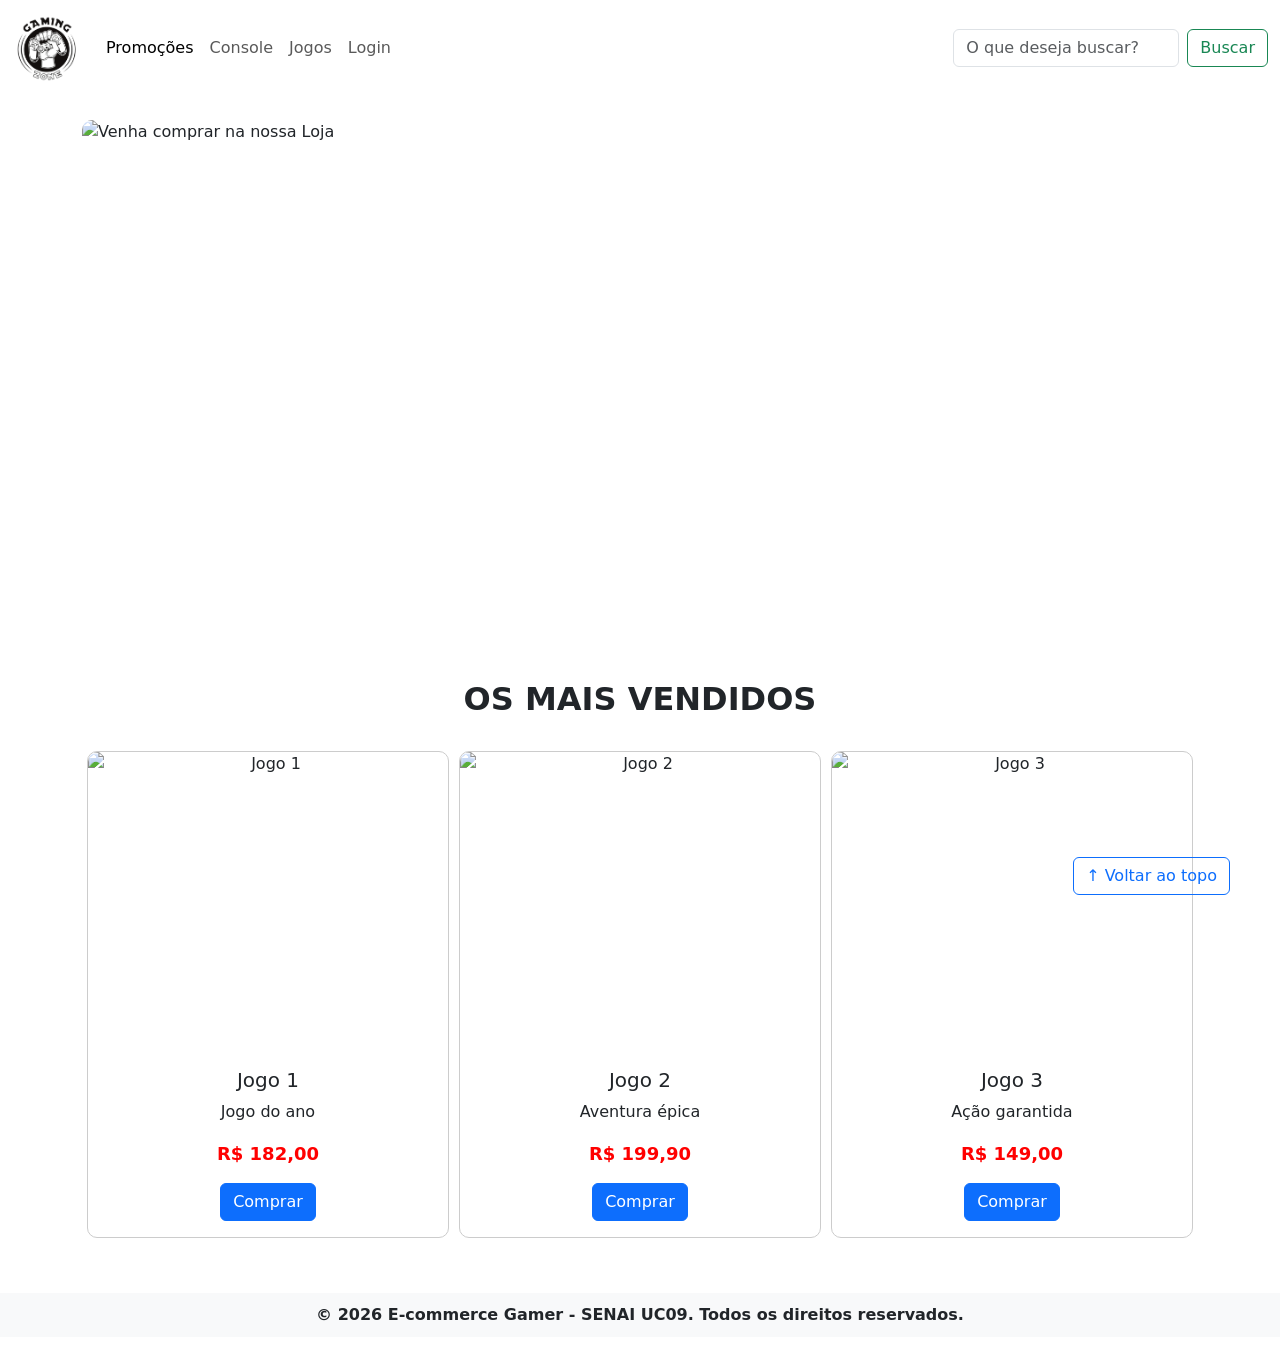
==== index.html @ 7b142019 "Corrigindo nome do index.html" ====
<!DOCTYPE html>
<html lang="pt-BR">
<head>
    <meta charset="UTF-8">
    <meta name="viewport" content="width=device-width, initial-scale=1.0">
    <title>E-commerce Gamer - Home</title>
    <!-- Bootstrap CSS -->
    <link href="https://cdn.jsdelivr.net/npm/bootstrap@5.2.2/dist/css/bootstrap.min.css" rel="stylesheet" integrity="sha384-Zenh87qX5JnK2Jl0vWa8Ck2rdkQ2Bzep5IDxbcnCeuOxjzrPF/et3URy9Bv1WTRi" crossorigin="anonymous">
    <!-- CSS Local -->
    <link rel="stylesheet" href="css/estilo.css">
</head>
<body>
    <header>
        <nav class="navbar navbar-expand-lg">
            <div class="container-fluid">
                <a class="navbar-brand" href="index.html">
                    <img src="img/logo.png" alt="Logo Loja Gamer">
                </a>
                <button class="navbar-toggler" type="button" data-bs-toggle="collapse" data-bs-target="#navbarSupportedContent" aria-controls="navbarSupportedContent" aria-expanded="false" aria-label="Toggle navigation">
                    <span class="navbar-toggler-icon"></span>
                </button>
                <div class="collapse navbar-collapse" id="navbarSupportedContent">
                    <ul class="navbar-nav me-auto mb-2 mb-lg-0">
                        <li class="nav-item">
                            <a class="nav-link active" aria-current="page" href="#">Promoções</a>
                        </li>
                        <li class="nav-item">
                            <a class="nav-link" href="#">Console</a>
                        </li>
                        <li class="nav-item">
                            <a class="nav-link" href="#">Jogos</a>
                        </li>
                        <li class="nav-item">
                            <a class="nav-link" href="login.html">Login</a>
                        </li>
                    </ul>
                    <form class="d-flex" role="search">
                        <input class="form-control me-2" type="search" placeholder="O que deseja buscar?" aria-label="Search">
                        <button class="btn btn-outline-success" type="submit">Buscar</button>
                    </form>
                </div>
            </div>
        </nav>
    </header>

    <main>
        <section id="section-banners" class="container my-4">
            <div id="carouselExampleControls" class="carousel slide" data-bs-ride="carousel">
                <div class="carousel-inner">
                    <div class="carousel-item active" data-slide-to="0">
                        <img src="img/banner1.png" class="d-block w-100" alt="Venha comprar na nossa Loja">
                    </div>
                    <div class="carousel-item" data-slide-to="1">
                        <img src="img/banner2.png" class="d-block w-100" alt="Promoção de produtos">
                    </div>
                    <div class="carousel-item" data-slide-to="2">
                        <img src="img/banner3.png" class="d-block w-100" alt="Várias novidades de produtos">
                    </div>
                </div>
                <button class="carousel-control-prev" type="button" data-bs-target="#carouselExampleControls" data-bs-slide="prev">
                    <span class="carousel-control-prev-icon" aria-hidden="true"></span>
                    <span class="visually-hidden">Previous</span>
                </button>
                <button class="carousel-control-next" type="button" data-bs-target="#carouselExampleControls" data-bs-slide="next">
                    <span class="carousel-control-next-icon" aria-hidden="true"></span>
                    <span class="visually-hidden">Next</span>
                </button>
            </div>
        </section>

        <section id="section-vendidos" class="container mb-5">
            <h2>OS MAIS VENDIDOS</h2>
            <div class="card-group">
                <div class="card">
                    <img src="img/jogo1.png" class="card-img-top" alt="Jogo 1">
                    <div class="card-body">
                        <h5 class="card-title">Jogo 1</h5>
                        <p class="card-text">Jogo do ano</p>
                        <p class="preco">R$ 182,00</p>
                        <a class="btn btn-primary" href="#" role="button">Comprar</a>
                    </div>
                </div>
                <div class="card">
                    <img src="img/jogo2.png" class="card-img-top" alt="Jogo 2">
                    <div class="card-body">
                        <h5 class="card-title">Jogo 2</h5>
                        <p class="card-text">Aventura épica</p>
                        <p class="preco">R$ 199,90</p>
                        <a class="btn btn-primary" href="#" role="button">Comprar</a>
                    </div>
                </div>
                <div class="card">
                    <img src="img/jogo3.png" class="card-img-top" alt="Jogo 3">
                    <div class="card-body">
                        <h5 class="card-title">Jogo 3</h5>
                        <p class="card-text">Ação garantida</p>
                        <p class="preco">R$ 149,00</p>
                        <a class="btn btn-primary" href="#" role="button">Comprar</a>
                    </div>
                </div>
            </div>
        </section>
    </main>

    <button id="voltar-topo" type="button" class="btn btn-outline-primary" onclick="topo()">↑ Voltar ao topo</button>

    <footer>
        <p>© 2026 E-commerce Gamer - SENAI UC09. Todos os direitos reservados.</p>
    </footer>

    <!-- Bootstrap JS e Script Local -->
    <script src="https://cdn.jsdelivr.net/npm/bootstrap@5.2.2/dist/js/bootstrap.bundle.min.js" integrity="sha384-OERcA2EqjJCMA+/3y+gxIOqMEjwtxJY7qPCqsdltbNJuaOe923+mo//f6V8Qbsw3" crossorigin="anonymous"></script>
    <script src="js/script.js"></script>
</body>
</html>
---- css/estilo.css ----
/* Estilos Globais e Rodapé */
footer {
    position: relative;
    bottom: 0;
    width: 100%;
    background-color: #f8f9fa;
    margin-top: 50px;
}
footer p {
    text-align: center;
    font-weight: bold;
    padding: 10px;
}

/* Header e Logo */
header img {
    height: 70px;
    width: 70px;
    object-fit: contain;
}

/* Carousel de Banners */
#section-banners img {
    height: 500px;
    object-fit: cover;
    border-radius: 10px;
}

/* Seção Mais Vendidos */
#section-vendidos {
    text-align: center;
    margin-top: 40px;
}
#section-vendidos h2 {
    font-weight: bold;
    padding: 20px;
}
#section-vendidos img {
    height: 300px;
    object-fit: cover;
    border-radius: 10px;
}
#section-vendidos .card {
    margin: 5px;
    border: 1px solid #ccc;
    border-radius: 10px;
}
#section-vendidos .preco {
    color: red;
    font-size: 18px;
    font-weight: bold;
}

/* Botão Voltar ao Topo */
#voltar-topo {
    position: fixed;
    bottom: 5px;
    right: 50px;
    z-index: 1000;
}

/* Seção de Login */
#section-login {
    margin-top: 100px;
}
#section-login h1 {
    text-align: center;
    margin-bottom: 30px;
}
#section-login input {
    width: 100%;
}

/* Seção de Cadastro */
#section-cadastro {
    padding: 5px;
    text-align: center;
    background-color: #fff;
}
#form-cadastrar {
    padding: 50px;
    display: none;
}
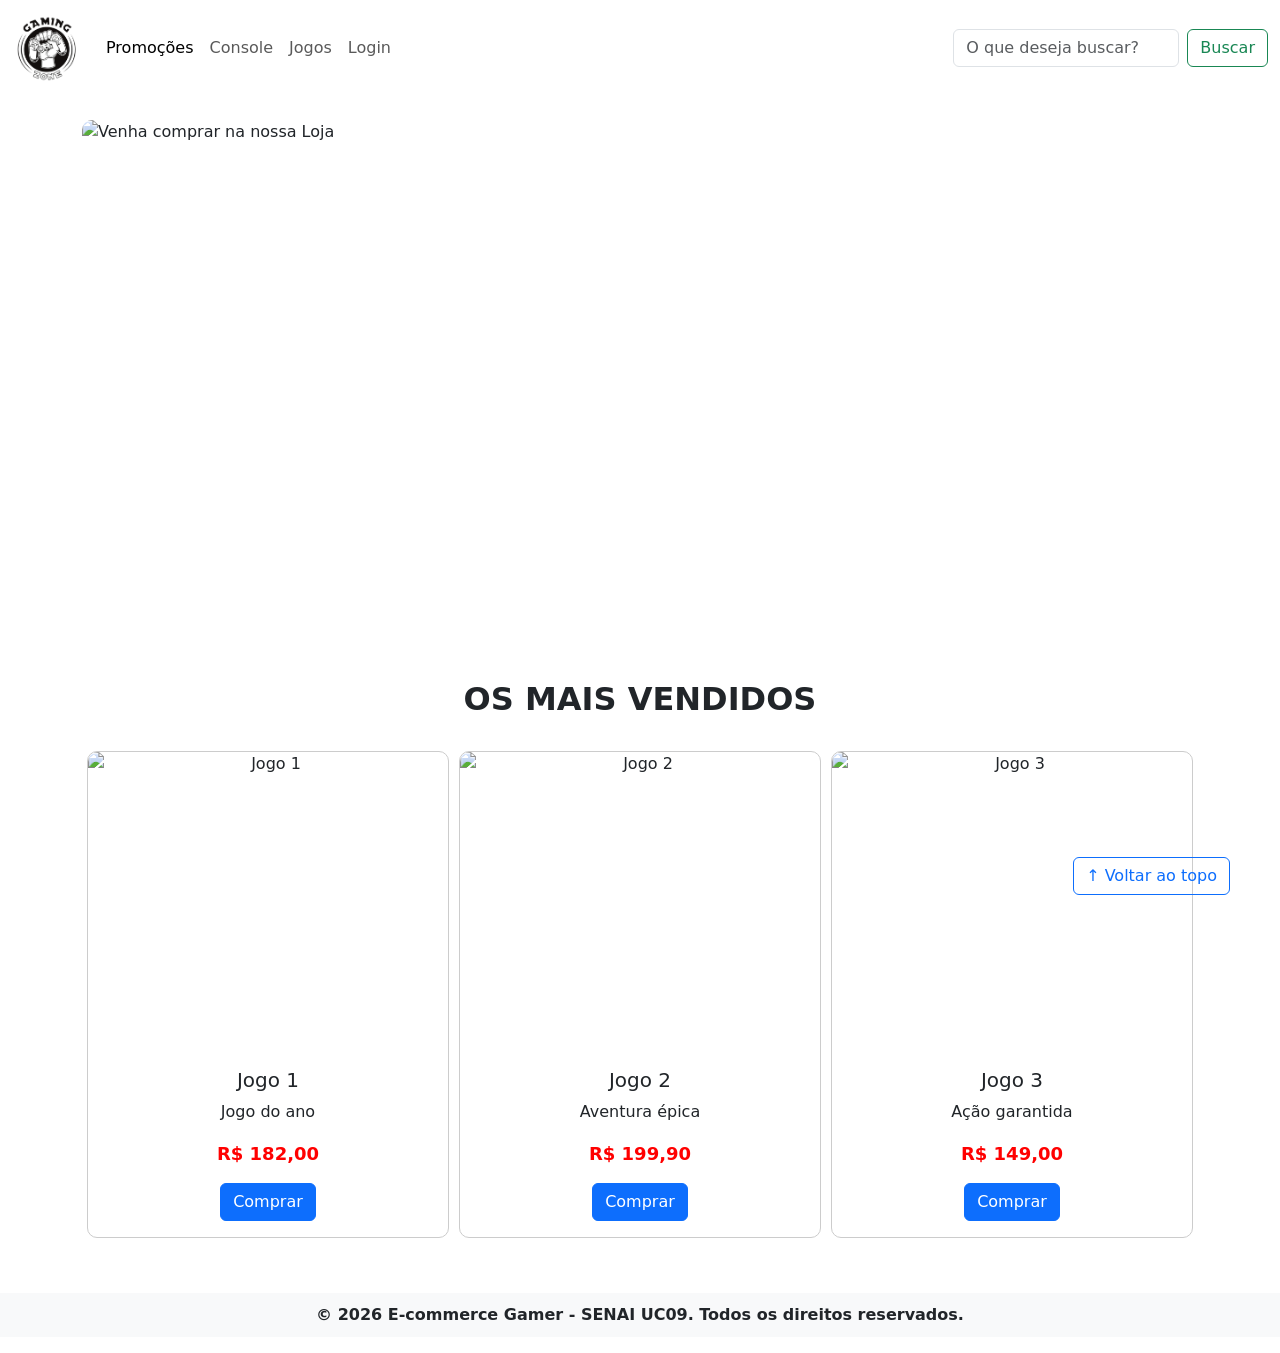
==== commit 5d274659: "Corrigindo caminhos de recursos no index.html" ====
--- a/index.html
+++ b/index.html
@@ -6,15 +6,15 @@
     <title>E-commerce Gamer - Home</title>
     <!-- Bootstrap CSS -->
     <link href="https://cdn.jsdelivr.net/npm/bootstrap@5.2.2/dist/css/bootstrap.min.css" rel="stylesheet" integrity="sha384-Zenh87qX5JnK2Jl0vWa8Ck2rdkQ2Bzep5IDxbcnCeuOxjzrPF/et3URy9Bv1WTRi" crossorigin="anonymous">
-    <!-- CSS Local -->
-    <link rel="stylesheet" href="css/estilo.css">
+    <!-- CSS Local com caminho corrigido -->
+    <link rel="stylesheet" href="./css/estilo.css">
 </head>
 <body>
     <header>
         <nav class="navbar navbar-expand-lg">
             <div class="container-fluid">
                 <a class="navbar-brand" href="index.html">
-                    <img src="img/logo.png" alt="Logo Loja Gamer">
+                    <img src="./img/logo.png" alt="Logo Loja Gamer">
                 </a>
                 <button class="navbar-toggler" type="button" data-bs-toggle="collapse" data-bs-target="#navbarSupportedContent" aria-controls="navbarSupportedContent" aria-expanded="false" aria-label="Toggle navigation">
                     <span class="navbar-toggler-icon"></span>
@@ -48,13 +48,13 @@
             <div id="carouselExampleControls" class="carousel slide" data-bs-ride="carousel">
                 <div class="carousel-inner">
                     <div class="carousel-item active" data-slide-to="0">
-                        <img src="img/banner1.png" class="d-block w-100" alt="Venha comprar na nossa Loja">
+                        <img src="./img/banner1.png" class="d-block w-100" alt="Venha comprar na nossa Loja">
                     </div>
                     <div class="carousel-item" data-slide-to="1">
-                        <img src="img/banner2.png" class="d-block w-100" alt="Promoção de produtos">
+                        <img src="./img/banner2.png" class="d-block w-100" alt="Promoção de produtos">
                     </div>
                     <div class="carousel-item" data-slide-to="2">
-                        <img src="img/banner3.png" class="d-block w-100" alt="Várias novidades de produtos">
+                        <img src="./img/banner3.png" class="d-block w-100" alt="Várias novidades de produtos">
                     </div>
                 </div>
                 <button class="carousel-control-prev" type="button" data-bs-target="#carouselExampleControls" data-bs-slide="prev">
@@ -72,7 +72,7 @@
             <h2>OS MAIS VENDIDOS</h2>
             <div class="card-group">
                 <div class="card">
-                    <img src="img/jogo1.png" class="card-img-top" alt="Jogo 1">
+                    <img src="./img/jogo1.png" class="card-img-top" alt="Jogo 1">
                     <div class="card-body">
                         <h5 class="card-title">Jogo 1</h5>
                         <p class="card-text">Jogo do ano</p>
@@ -81,7 +81,7 @@
                     </div>
                 </div>
                 <div class="card">
-                    <img src="img/jogo2.png" class="card-img-top" alt="Jogo 2">
+                    <img src="./img/jogo2.png" class="card-img-top" alt="Jogo 2">
                     <div class="card-body">
                         <h5 class="card-title">Jogo 2</h5>
                         <p class="card-text">Aventura épica</p>
@@ -90,7 +90,7 @@
                     </div>
                 </div>
                 <div class="card">
-                    <img src="img/jogo3.png" class="card-img-top" alt="Jogo 3">
+                    <img src="./img/jogo3.png" class="card-img-top" alt="Jogo 3">
                     <div class="card-body">
                         <h5 class="card-title">Jogo 3</h5>
                         <p class="card-text">Ação garantida</p>
@@ -110,6 +110,6 @@
 
     <!-- Bootstrap JS e Script Local -->
     <script src="https://cdn.jsdelivr.net/npm/bootstrap@5.2.2/dist/js/bootstrap.bundle.min.js" integrity="sha384-OERcA2EqjJCMA+/3y+gxIOqMEjwtxJY7qPCqsdltbNJuaOe923+mo//f6V8Qbsw3" crossorigin="anonymous"></script>
-    <script src="js/script.js"></script>
+    <script src="./js/script.js"></script>
 </body>
 </html>
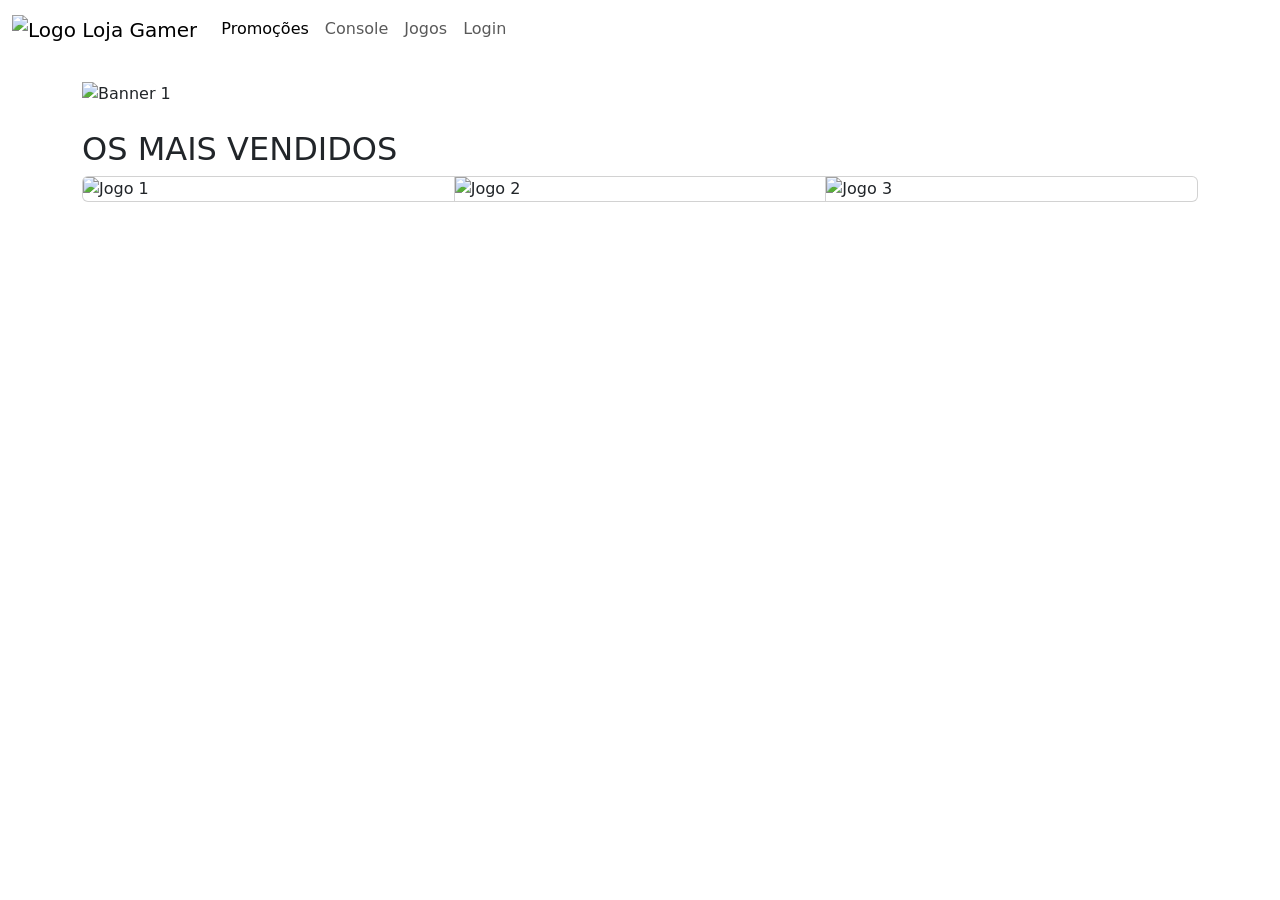
==== commit e6bc0e57: "Ajuste definitivo de caminhos via raiz do projeto" ====
--- a/index.html
+++ b/index.html
@@ -4,40 +4,26 @@
     <meta charset="UTF-8">
     <meta name="viewport" content="width=device-width, initial-scale=1.0">
     <title>E-commerce Gamer - Home</title>
-    <!-- Bootstrap CSS -->
     <link href="https://cdn.jsdelivr.net/npm/bootstrap@5.2.2/dist/css/bootstrap.min.css" rel="stylesheet" integrity="sha384-Zenh87qX5JnK2Jl0vWa8Ck2rdkQ2Bzep5IDxbcnCeuOxjzrPF/et3URy9Bv1WTRi" crossorigin="anonymous">
-    <!-- CSS Local com caminho corrigido -->
-    <link rel="stylesheet" href="./css/estilo.css">
+    <link rel="stylesheet" href="/projeto-senai-formulario/css/estilo.css">
 </head>
 <body>
     <header>
         <nav class="navbar navbar-expand-lg">
             <div class="container-fluid">
-                <a class="navbar-brand" href="index.html">
-                    <img src="./img/logo.png" alt="Logo Loja Gamer">
+                <a class="navbar-brand" href="/projeto-senai-formulario/index.html">
+                    <img src="/projeto-senai-formulario/img/logo.png" alt="Logo Loja Gamer">
                 </a>
                 <button class="navbar-toggler" type="button" data-bs-toggle="collapse" data-bs-target="#navbarSupportedContent" aria-controls="navbarSupportedContent" aria-expanded="false" aria-label="Toggle navigation">
                     <span class="navbar-toggler-icon"></span>
                 </button>
                 <div class="collapse navbar-collapse" id="navbarSupportedContent">
                     <ul class="navbar-nav me-auto mb-2 mb-lg-0">
-                        <li class="nav-item">
-                            <a class="nav-link active" aria-current="page" href="#">Promoções</a>
-                        </li>
-                        <li class="nav-item">
-                            <a class="nav-link" href="#">Console</a>
-                        </li>
-                        <li class="nav-item">
-                            <a class="nav-link" href="#">Jogos</a>
-                        </li>
-                        <li class="nav-item">
-                            <a class="nav-link" href="login.html">Login</a>
-                        </li>
+                        <li class="nav-item"><a class="nav-link active" href="#">Promoções</a></li>
+                        <li class="nav-item"><a class="nav-link" href="#">Console</a></li>
+                        <li class="nav-item"><a class="nav-link" href="#">Jogos</a></li>
+                        <li class="nav-item"><a class="nav-link" href="/projeto-senai-formulario/login.html">Login</a></li>
                     </ul>
-                    <form class="d-flex" role="search">
-                        <input class="form-control me-2" type="search" placeholder="O que deseja buscar?" aria-label="Search">
-                        <button class="btn btn-outline-success" type="submit">Buscar</button>
-                    </form>
                 </div>
             </div>
         </nav>
@@ -47,69 +33,24 @@
         <section id="section-banners" class="container my-4">
             <div id="carouselExampleControls" class="carousel slide" data-bs-ride="carousel">
                 <div class="carousel-inner">
-                    <div class="carousel-item active" data-slide-to="0">
-                        <img src="./img/banner1.png" class="d-block w-100" alt="Venha comprar na nossa Loja">
-                    </div>
-                    <div class="carousel-item" data-slide-to="1">
-                        <img src="./img/banner2.png" class="d-block w-100" alt="Promoção de produtos">
-                    </div>
-                    <div class="carousel-item" data-slide-to="2">
-                        <img src="./img/banner3.png" class="d-block w-100" alt="Várias novidades de produtos">
-                    </div>
+                    <div class="carousel-item active"><img src="/projeto-senai-formulario/img/banner1.png" class="d-block w-100" alt="Banner 1"></div>
+                    <div class="carousel-item"><img src="/projeto-senai-formulario/img/banner2.png" class="d-block w-100" alt="Banner 2"></div>
+                    <div class="carousel-item"><img src="/projeto-senai-formulario/img/banner3.png" class="d-block w-100" alt="Banner 3"></div>
                 </div>
-                <button class="carousel-control-prev" type="button" data-bs-target="#carouselExampleControls" data-bs-slide="prev">
-                    <span class="carousel-control-prev-icon" aria-hidden="true"></span>
-                    <span class="visually-hidden">Previous</span>
-                </button>
-                <button class="carousel-control-next" type="button" data-bs-target="#carouselExampleControls" data-bs-slide="next">
-                    <span class="carousel-control-next-icon" aria-hidden="true"></span>
-                    <span class="visually-hidden">Next</span>
-                </button>
             </div>
         </section>
 
         <section id="section-vendidos" class="container mb-5">
             <h2>OS MAIS VENDIDOS</h2>
             <div class="card-group">
-                <div class="card">
-                    <img src="./img/jogo1.png" class="card-img-top" alt="Jogo 1">
-                    <div class="card-body">
-                        <h5 class="card-title">Jogo 1</h5>
-                        <p class="card-text">Jogo do ano</p>
-                        <p class="preco">R$ 182,00</p>
-                        <a class="btn btn-primary" href="#" role="button">Comprar</a>
-                    </div>
-                </div>
-                <div class="card">
-                    <img src="./img/jogo2.png" class="card-img-top" alt="Jogo 2">
-                    <div class="card-body">
-                        <h5 class="card-title">Jogo 2</h5>
-                        <p class="card-text">Aventura épica</p>
-                        <p class="preco">R$ 199,90</p>
-                        <a class="btn btn-primary" href="#" role="button">Comprar</a>
-                    </div>
-                </div>
-                <div class="card">
-                    <img src="./img/jogo3.png" class="card-img-top" alt="Jogo 3">
-                    <div class="card-body">
-                        <h5 class="card-title">Jogo 3</h5>
-                        <p class="card-text">Ação garantida</p>
-                        <p class="preco">R$ 149,00</p>
-                        <a class="btn btn-primary" href="#" role="button">Comprar</a>
-                    </div>
-                </div>
+                <div class="card"><img src="/projeto-senai-formulario/img/jogo1.png" class="card-img-top" alt="Jogo 1"></div>
+                <div class="card"><img src="/projeto-senai-formulario/img/jogo2.png" class="card-img-top" alt="Jogo 2"></div>
+                <div class="card"><img src="/projeto-senai-formulario/img/jogo3.png" class="card-img-top" alt="Jogo 3"></div>
             </div>
         </section>
     </main>
 
-    <button id="voltar-topo" type="button" class="btn btn-outline-primary" onclick="topo()">↑ Voltar ao topo</button>
-
-    <footer>
-        <p>© 2026 E-commerce Gamer - SENAI UC09. Todos os direitos reservados.</p>
-    </footer>
-
-    <!-- Bootstrap JS e Script Local -->
-    <script src="https://cdn.jsdelivr.net/npm/bootstrap@5.2.2/dist/js/bootstrap.bundle.min.js" integrity="sha384-OERcA2EqjJCMA+/3y+gxIOqMEjwtxJY7qPCqsdltbNJuaOe923+mo//f6V8Qbsw3" crossorigin="anonymous"></script>
-    <script src="./js/script.js"></script>
+    <script src="https://cdn.jsdelivr.net/npm/bootstrap@5.2.2/dist/js/bootstrap.bundle.min.js"></script>
+    <script src="/projeto-senai-formulario/js/script.js"></script>
 </body>
 </html>
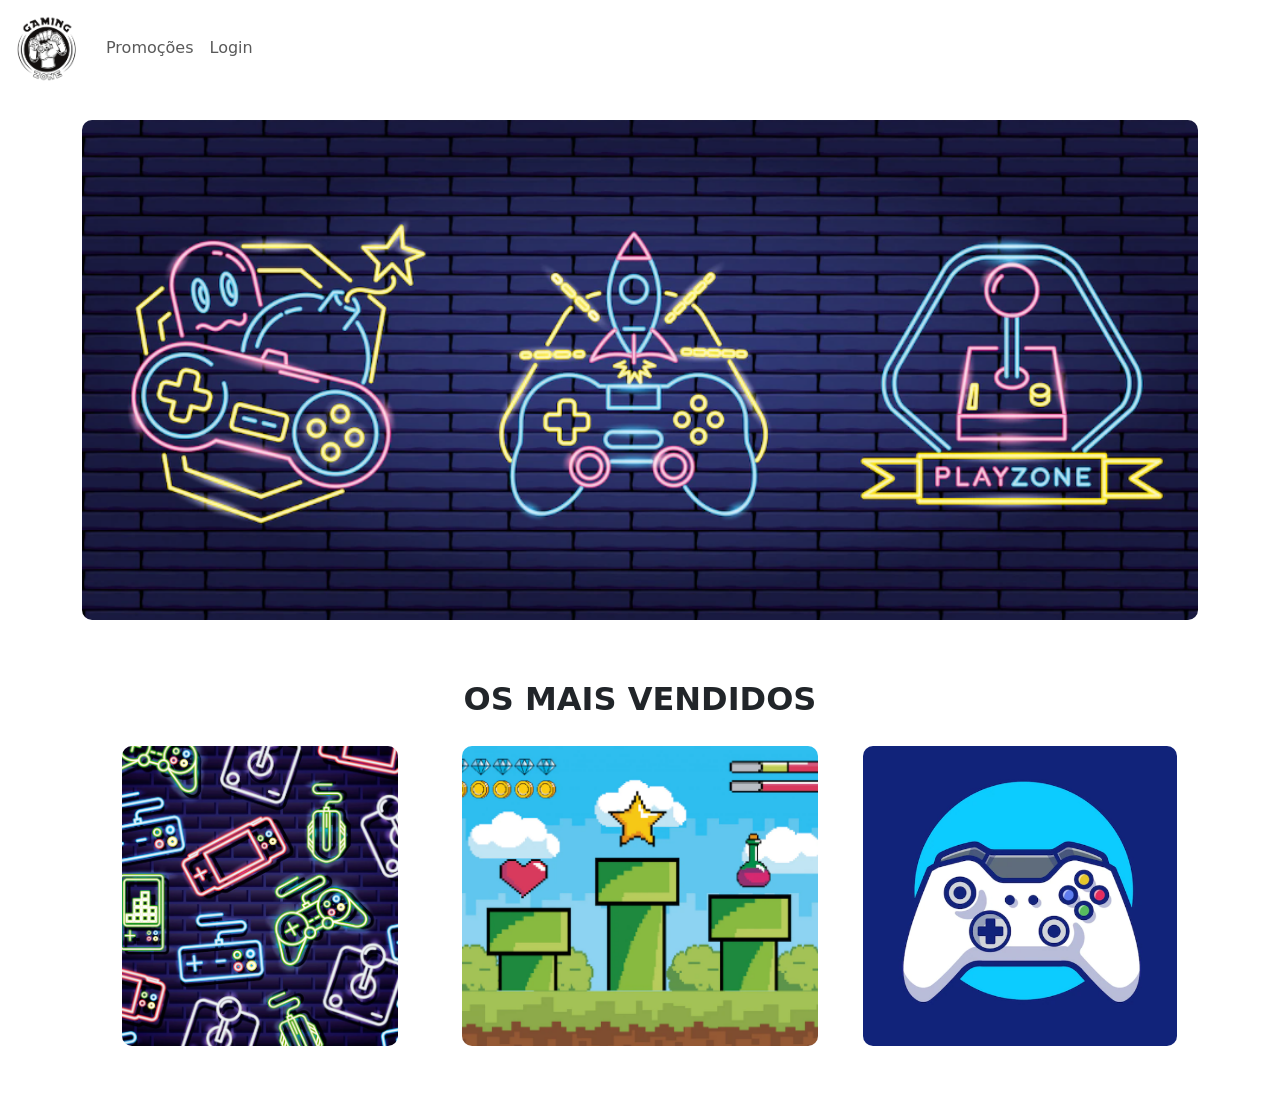
==== commit 974c8e4a: "Ajuste final de caminhos e extensões" ====
--- a/index.html
+++ b/index.html
@@ -4,53 +4,48 @@
     <meta charset="UTF-8">
     <meta name="viewport" content="width=device-width, initial-scale=1.0">
     <title>E-commerce Gamer - Home</title>
-    <link href="https://cdn.jsdelivr.net/npm/bootstrap@5.2.2/dist/css/bootstrap.min.css" rel="stylesheet" integrity="sha384-Zenh87qX5JnK2Jl0vWa8Ck2rdkQ2Bzep5IDxbcnCeuOxjzrPF/et3URy9Bv1WTRi" crossorigin="anonymous">
-    <link rel="stylesheet" href="/projeto-senai-formulario/css/estilo.css">
+    <link href="https://cdn.jsdelivr.net/npm/bootstrap@5.2.2/dist/css/bootstrap.min.css" rel="stylesheet">
+    <link rel="stylesheet" href="css/estilo.css">
 </head>
 <body>
     <header>
         <nav class="navbar navbar-expand-lg">
             <div class="container-fluid">
-                <a class="navbar-brand" href="/projeto-senai-formulario/index.html">
-                    <img src="/projeto-senai-formulario/img/logo.png" alt="Logo Loja Gamer">
+                <a class="navbar-brand" href="index.html">
+                    <img src="img/logo.png" alt="Logo Loja Gamer" style="height: 70px;">
                 </a>
-                <button class="navbar-toggler" type="button" data-bs-toggle="collapse" data-bs-target="#navbarSupportedContent" aria-controls="navbarSupportedContent" aria-expanded="false" aria-label="Toggle navigation">
-                    <span class="navbar-toggler-icon"></span>
-                </button>
-                <div class="collapse navbar-collapse" id="navbarSupportedContent">
-                    <ul class="navbar-nav me-auto mb-2 mb-lg-0">
-                        <li class="nav-item"><a class="nav-link active" href="#">Promoções</a></li>
-                        <li class="nav-item"><a class="nav-link" href="#">Console</a></li>
-                        <li class="nav-item"><a class="nav-link" href="#">Jogos</a></li>
-                        <li class="nav-item"><a class="nav-link" href="/projeto-senai-formulario/login.html">Login</a></li>
+                <div class="collapse navbar-collapse">
+                    <ul class="navbar-nav">
+                        <li class="nav-item"><a class="nav-link" href="#">Promoções</a></li>
+                        <li class="nav-item"><a class="nav-link" href="login.html">Login</a></li>
                     </ul>
                 </div>
             </div>
         </nav>
     </header>
 
-    <main>
-        <section id="section-banners" class="container my-4">
+    <main class="container">
+        <section id="section-banners" class="my-4">
             <div id="carouselExampleControls" class="carousel slide" data-bs-ride="carousel">
                 <div class="carousel-inner">
-                    <div class="carousel-item active"><img src="/projeto-senai-formulario/img/banner1.png" class="d-block w-100" alt="Banner 1"></div>
-                    <div class="carousel-item"><img src="/projeto-senai-formulario/img/banner2.png" class="d-block w-100" alt="Banner 2"></div>
-                    <div class="carousel-item"><img src="/projeto-senai-formulario/img/banner3.png" class="d-block w-100" alt="Banner 3"></div>
+                    <div class="carousel-item active"><img src="img/banner1.PNG" class="d-block w-100" alt="Banner 1"></div>
+                    <div class="carousel-item"><img src="img/banner2.PNG" class="d-block w-100" alt="Banner 2"></div>
+                    <div class="carousel-item"><img src="img/banner3.PNG" class="d-block w-100" alt="Banner 3"></div>
                 </div>
             </div>
         </section>
 
-        <section id="section-vendidos" class="container mb-5">
+        <section id="section-vendidos" class="mb-5">
             <h2>OS MAIS VENDIDOS</h2>
-            <div class="card-group">
-                <div class="card"><img src="/projeto-senai-formulario/img/jogo1.png" class="card-img-top" alt="Jogo 1"></div>
-                <div class="card"><img src="/projeto-senai-formulario/img/jogo2.png" class="card-img-top" alt="Jogo 2"></div>
-                <div class="card"><img src="/projeto-senai-formulario/img/jogo3.png" class="card-img-top" alt="Jogo 3"></div>
+            <div class="row">
+                <div class="col-md-4"><img src="img/jogo1.PNG" class="img-fluid" alt="Jogo 1"></div>
+                <div class="col-md-4"><img src="img/jogo2.PNG" class="img-fluid" alt="Jogo 2"></div>
+                <div class="col-md-4"><img src="img/jogo3.PNG" class="img-fluid" alt="Jogo 3"></div>
             </div>
         </section>
     </main>
 
     <script src="https://cdn.jsdelivr.net/npm/bootstrap@5.2.2/dist/js/bootstrap.bundle.min.js"></script>
-    <script src="/projeto-senai-formulario/js/script.js"></script>
+    <script src="js/script.js"></script>
 </body>
 </html>
--- a/css/estilo.css
+++ b/css/estilo.css
@@ -0,0 +1,83 @@
+/* Estilos Globais e Rodapé */
+footer {
+    position: relative;
+    bottom: 0;
+    width: 100%;
+    background-color: #f8f9fa;
+    margin-top: 50px;
+}
+footer p {
+    text-align: center;
+    font-weight: bold;
+    padding: 10px;
+}
+
+/* Header e Logo */
+header img {
+    height: 70px;
+    width: 70px;
+    object-fit: contain;
+}
+
+/* Carousel de Banners */
+#section-banners img {
+    height: 500px;
+    object-fit: cover;
+    border-radius: 10px;
+}
+
+/* Seção Mais Vendidos */
+#section-vendidos {
+    text-align: center;
+    margin-top: 40px;
+}
+#section-vendidos h2 {
+    font-weight: bold;
+    padding: 20px;
+}
+#section-vendidos img {
+    height: 300px;
+    object-fit: cover;
+    border-radius: 10px;
+}
+#section-vendidos .card {
+    margin: 5px;
+    border: 1px solid #ccc;
+    border-radius: 10px;
+}
+#section-vendidos .preco {
+    color: red;
+    font-size: 18px;
+    font-weight: bold;
+}
+
+/* Botão Voltar ao Topo */
+#voltar-topo {
+    position: fixed;
+    bottom: 5px;
+    right: 50px;
+    z-index: 1000;
+}
+
+/* Seção de Login */
+#section-login {
+    margin-top: 100px;
+}
+#section-login h1 {
+    text-align: center;
+    margin-bottom: 30px;
+}
+#section-login input {
+    width: 100%;
+}
+
+/* Seção de Cadastro */
+#section-cadastro {
+    padding: 5px;
+    text-align: center;
+    background-color: #fff;
+}
+#form-cadastrar {
+    padding: 50px;
+    display: none;
+}
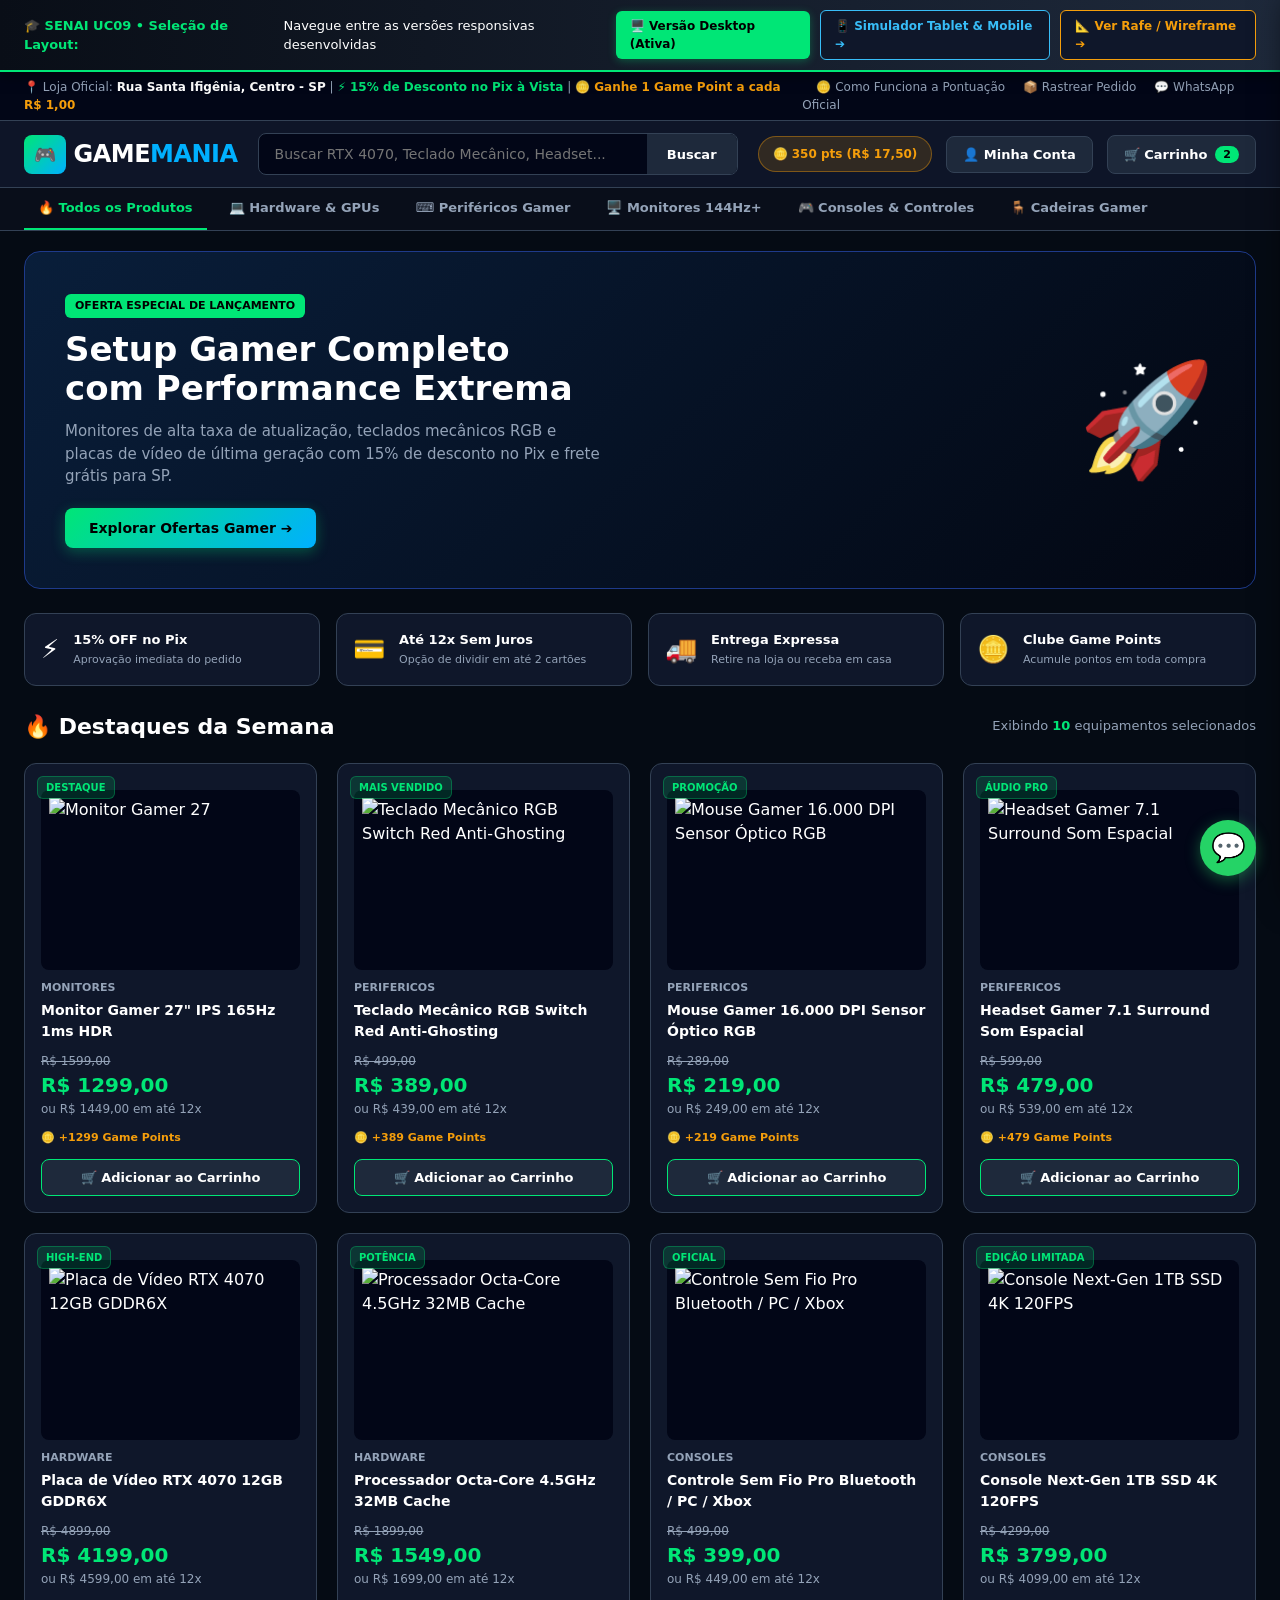
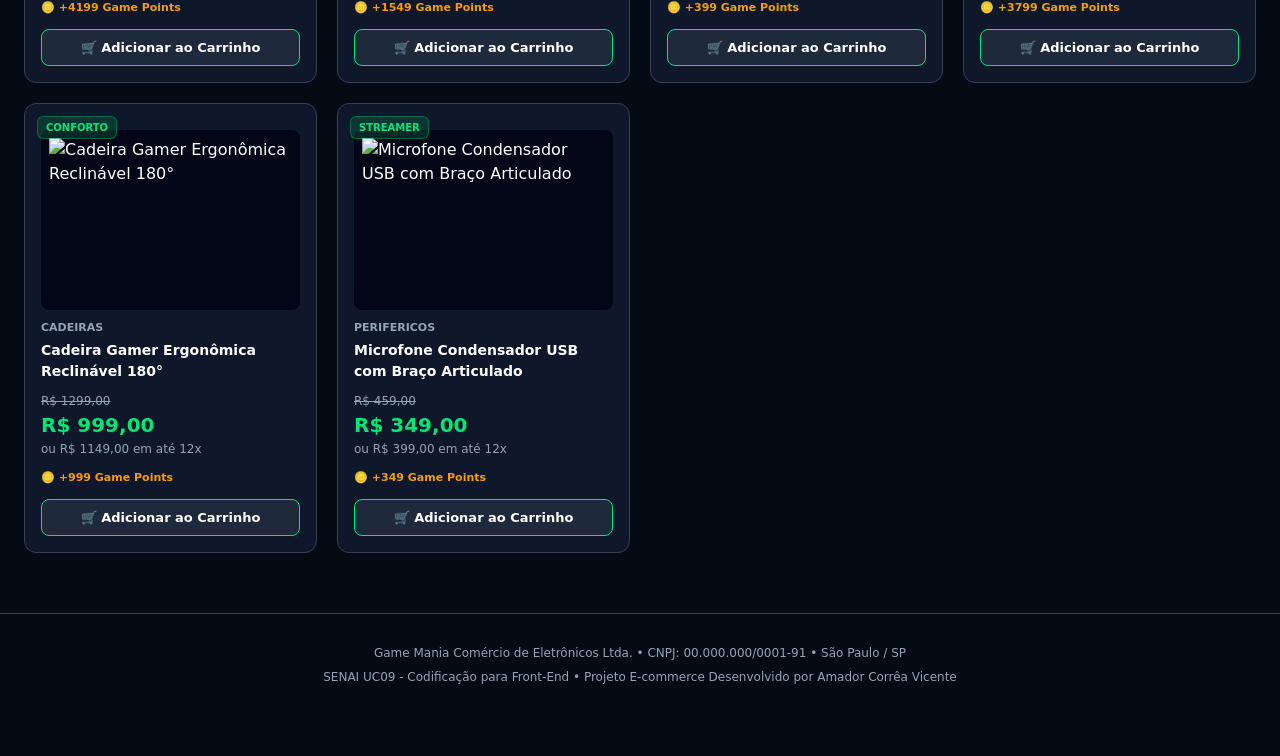
==== commit 37968f59: "Adicionada navegacao multi-dispositivo para professor" ====
--- a/index.html
+++ b/index.html
@@ -3,49 +3,1158 @@
 <head>
     <meta charset="UTF-8">
     <meta name="viewport" content="width=device-width, initial-scale=1.0">
-    <title>E-commerce Gamer - Home</title>
-    <link href="https://cdn.jsdelivr.net/npm/bootstrap@5.2.2/dist/css/bootstrap.min.css" rel="stylesheet">
-    <link rel="stylesheet" href="css/estilo.css">
+    <title>Game Mania | E-commerce Gamer Oficial</title>
+    <style>
+        :root {
+            --siemens-dark-bg: #050b14;
+            --siemens-card-bg: #0f172a;
+            --siemens-navy: #1e293b;
+            --siemens-cyan: #00E676;
+            --siemens-cyan-glow: rgba(0, 230, 118, 0.3);
+            --siemens-green-pix: #00E676;
+            --siemens-gold-points: #F59E0B;
+            --siemens-white: #FFFFFF;
+            --siemens-text-muted: #94A3B8;
+            --siemens-border: #334155;
+            --siemens-danger: #EF4444;
+        }
+
+        * {
+            box-sizing: border-box;
+            margin: 0;
+            padding: 0;
+            font-family: 'Segoe UI', system-ui, -apple-system, sans-serif;
+        }
+
+        body {
+            background-color: var(--siemens-dark-bg);
+            color: var(--siemens-white);
+            line-height: 1.5;
+            padding-bottom: 60px;
+        }
+
+        /* Barra de Avaliação SENAI - Alternador de Dispositivos */
+        .evaluator-bar {
+            background: linear-gradient(90deg, #090e17 0%, #1e293b 100%);
+            border-bottom: 2px solid var(--siemens-cyan);
+            padding: 10px 24px;
+            display: flex;
+            justify-content: space-between;
+            align-items: center;
+            font-size: 13px;
+            color: var(--siemens-text-muted);
+            box-shadow: 0 4px 12px rgba(0, 0, 0, 0.5);
+            position: relative;
+            z-index: 150;
+        }
+        .evaluator-title {
+            color: var(--siemens-cyan);
+            font-weight: 800;
+            display: flex;
+            align-items: center;
+            gap: 8px;
+        }
+        .device-selector-group {
+            display: flex;
+            gap: 10px;
+            align-items: center;
+        }
+        .btn-device-switch {
+            text-decoration: none;
+            padding: 6px 14px;
+            border-radius: 6px;
+            font-size: 12px;
+            font-weight: 800;
+            transition: all 0.2s ease;
+            display: inline-flex;
+            align-items: center;
+            gap: 6px;
+        }
+        .btn-device-active {
+            background: var(--siemens-cyan);
+            color: #000000;
+            box-shadow: 0 2px 8px var(--siemens-cyan-glow);
+        }
+        .btn-device-link {
+            background: #0f172a;
+            color: #38bdf8;
+            border: 1px solid #38bdf8;
+        }
+        .btn-device-link:hover {
+            background: #38bdf8;
+            color: #000000;
+        }
+        .btn-device-rafe {
+            background: #0f172a;
+            color: #f59e0b;
+            border: 1px solid #f59e0b;
+        }
+        .btn-device-rafe:hover {
+            background: #f59e0b;
+            color: #000000;
+        }
+
+        /* Topbar */
+        .topbar {
+            background-color: #020617;
+            border-bottom: 1px solid var(--siemens-border);
+            padding: 6px 24px;
+            font-size: 12px;
+            display: flex;
+            justify-content: space-between;
+            align-items: center;
+            color: var(--siemens-text-muted);
+        }
+
+        .topbar strong { color: var(--siemens-white); }
+        .topbar-highlight { color: var(--siemens-green-pix); font-weight: 700; }
+        .topbar-points { color: var(--siemens-gold-points); font-weight: 700; }
+        .topbar-links a { color: var(--siemens-text-muted); text-decoration: none; margin-left: 14px; }
+        .topbar-links a:hover { color: var(--siemens-white); }
+
+        /* Header */
+        header {
+            background-color: rgba(15, 23, 42, 0.95);
+            backdrop-filter: blur(10px);
+            border-bottom: 1px solid var(--siemens-border);
+            position: sticky;
+            top: 0;
+            z-index: 100;
+        }
+
+        .header-container {
+            max-width: 1320px;
+            margin: 0 auto;
+            padding: 12px 24px;
+            display: flex;
+            align-items: center;
+            justify-content: space-between;
+            gap: 20px;
+        }
+
+        .logo {
+            display: flex;
+            align-items: center;
+            gap: 8px;
+            text-decoration: none;
+            color: var(--siemens-white);
+            font-size: 24px;
+            font-weight: 900;
+            letter-spacing: -0.5px;
+        }
+
+        .logo-icon {
+            background: linear-gradient(135deg, #00E676, #00B0FF);
+            padding: 6px 10px;
+            border-radius: 8px;
+            color: #000;
+            font-size: 18px;
+        }
+
+        .logo span { color: #00B0FF; }
+
+        .search-container { flex: 1; max-width: 580px; position: relative; }
+        .search-box {
+            display: flex;
+            background-color: #020617;
+            border: 1px solid var(--siemens-border);
+            border-radius: 8px;
+            overflow: hidden;
+            transition: border-color 0.2s;
+        }
+        .search-box:focus-within { border-color: var(--siemens-cyan); }
+        .search-input {
+            flex: 1;
+            background: transparent;
+            border: none;
+            padding: 12px 16px;
+            color: var(--siemens-white);
+            font-size: 14px;
+            outline: none;
+        }
+        .search-btn {
+            background-color: var(--siemens-navy);
+            border: none;
+            color: var(--siemens-white);
+            padding: 0 20px;
+            cursor: pointer;
+            font-weight: 700;
+            font-size: 13px;
+        }
+        .search-btn:hover { background-color: #334155; }
+
+        .header-actions { display: flex; align-items: center; gap: 14px; }
+        .points-badge {
+            background: rgba(245, 158, 11, 0.15);
+            border: 1px solid rgba(245, 158, 11, 0.4);
+            color: var(--siemens-gold-points);
+            padding: 8px 14px;
+            border-radius: 20px;
+            font-size: 12px;
+            font-weight: 800;
+            cursor: pointer;
+        }
+        .btn-header-action {
+            background-color: var(--siemens-navy);
+            border: 1px solid var(--siemens-border);
+            color: var(--siemens-white);
+            padding: 10px 16px;
+            border-radius: 8px;
+            cursor: pointer;
+            font-size: 13px;
+            font-weight: 700;
+            display: flex;
+            align-items: center;
+            gap: 8px;
+        }
+        .btn-header-action:hover { border-color: var(--siemens-cyan); }
+        .cart-badge {
+            background-color: var(--siemens-cyan);
+            color: #000;
+            border-radius: 12px;
+            padding: 2px 8px;
+            font-size: 11px;
+            font-weight: 900;
+        }
+
+        /* Categorias */
+        .categories-nav {
+            background-color: #090e1a;
+            border-bottom: 1px solid var(--siemens-border);
+        }
+        .categories-container {
+            max-width: 1320px;
+            margin: 0 auto;
+            padding: 0 24px;
+            display: flex;
+            gap: 8px;
+            overflow-x: auto;
+        }
+        .cat-item {
+            padding: 10px 14px;
+            font-size: 13px;
+            color: var(--siemens-text-muted);
+            cursor: pointer;
+            border-bottom: 2px solid transparent;
+            white-space: nowrap;
+            transition: all 0.2s;
+            font-weight: 600;
+        }
+        .cat-item:hover, .cat-item.active {
+            color: var(--siemens-cyan);
+            border-bottom-color: var(--siemens-cyan);
+        }
+
+        /* Hero Banner */
+        .hero-banner {
+            max-width: 1320px;
+            margin: 20px auto 0;
+            padding: 0 24px;
+        }
+        .hero-card {
+            background: linear-gradient(135deg, #091e3a 0%, #030712 100%);
+            border: 1px solid #1e3a8a;
+            border-radius: 16px;
+            padding: 40px;
+            display: flex;
+            justify-content: space-between;
+            align-items: center;
+            position: relative;
+            overflow: hidden;
+        }
+        .hero-tag {
+            background-color: var(--siemens-cyan);
+            color: #000;
+            font-size: 11px;
+            font-weight: 900;
+            padding: 4px 10px;
+            border-radius: 6px;
+            display: inline-block;
+            margin-bottom: 12px;
+            text-transform: uppercase;
+        }
+        .hero-title { font-size: 34px; font-weight: 900; line-height: 1.15; margin-bottom: 12px; }
+        .hero-desc { font-size: 15px; color: var(--siemens-text-muted); max-width: 540px; margin-bottom: 20px; }
+        .btn-cta {
+            background: linear-gradient(135deg, #00E676, #00B0FF);
+            color: #000;
+            border: none;
+            padding: 12px 24px;
+            border-radius: 8px;
+            font-weight: 900;
+            font-size: 14px;
+            cursor: pointer;
+            box-shadow: 0 4px 14px var(--siemens-cyan-glow);
+            transition: transform 0.2s;
+        }
+        .btn-cta:hover { transform: translateY(-2px); }
+
+        /* Faixa Vantagens */
+        .advantages-bar {
+            max-width: 1320px;
+            margin: 24px auto;
+            padding: 0 24px;
+            display: grid;
+            grid-template-columns: repeat(4, 1fr);
+            gap: 16px;
+        }
+        .adv-card {
+            background-color: var(--siemens-card-bg);
+            border: 1px solid var(--siemens-border);
+            border-radius: 12px;
+            padding: 16px;
+            display: flex;
+            align-items: center;
+            gap: 14px;
+        }
+        .adv-icon { font-size: 26px; }
+        .adv-title { font-size: 13px; font-weight: 800; color: var(--siemens-white); }
+        .adv-sub { font-size: 11px; color: var(--siemens-text-muted); margin-top: 2px; }
+
+        /* Catálogo */
+        .main-content {
+            max-width: 1320px;
+            margin: 0 auto;
+            padding: 0 24px;
+        }
+        .section-header {
+            display: flex;
+            justify-content: space-between;
+            align-items: center;
+            margin-bottom: 20px;
+        }
+        .section-title { font-size: 22px; font-weight: 900; }
+        .product-grid {
+            display: grid;
+            grid-template-columns: repeat(4, 1fr);
+            gap: 20px;
+        }
+        .product-card {
+            background-color: var(--siemens-card-bg);
+            border: 1px solid var(--siemens-border);
+            border-radius: 12px;
+            padding: 16px;
+            display: flex;
+            flex-direction: column;
+            justify-content: space-between;
+            position: relative;
+            transition: transform 0.2s, border-color 0.2s;
+        }
+        .product-card:hover {
+            transform: translateY(-4px);
+            border-color: var(--siemens-cyan);
+        }
+        .product-badge {
+            position: absolute;
+            top: 12px;
+            left: 12px;
+            background-color: rgba(0, 230, 118, 0.15);
+            color: var(--siemens-cyan);
+            border: 1px solid rgba(0, 230, 118, 0.3);
+            font-size: 10px;
+            font-weight: 800;
+            padding: 3px 8px;
+            border-radius: 6px;
+        }
+        .product-img {
+            width: 100%;
+            height: 180px;
+            object-fit: contain;
+            margin: 10px 0;
+            background: #020617;
+            border-radius: 8px;
+            padding: 8px;
+        }
+        .product-category { font-size: 11px; color: var(--siemens-text-muted); text-transform: uppercase; font-weight: 700; }
+        .product-title {
+            font-size: 14px;
+            font-weight: 700;
+            margin: 4px 0 10px;
+            color: var(--siemens-white);
+            min-height: 42px;
+        }
+        .product-old-price { font-size: 12px; color: var(--siemens-text-muted); text-decoration: line-through; }
+        .product-price-pix { font-size: 20px; font-weight: 900; color: var(--siemens-green-pix); }
+        .product-price-card { font-size: 12px; color: var(--siemens-text-muted); margin-bottom: 12px; }
+        .product-points { font-size: 11px; color: var(--siemens-gold-points); font-weight: 700; margin-bottom: 12px; }
+        .btn-buy {
+            background-color: var(--siemens-navy);
+            border: 1px solid var(--siemens-cyan);
+            color: var(--siemens-white);
+            width: 100%;
+            padding: 10px;
+            border-radius: 8px;
+            font-weight: 800;
+            font-size: 13px;
+            cursor: pointer;
+            transition: all 0.2s;
+        }
+        .btn-buy:hover {
+            background-color: var(--siemens-cyan);
+            color: #000;
+        }
+
+        /* Mini-Cart Lateral */
+        .cart-drawer {
+            position: fixed;
+            top: 0;
+            right: -420px;
+            width: 400px;
+            height: 100vh;
+            background-color: #0b1322;
+            border-left: 1px solid var(--siemens-border);
+            z-index: 200;
+            box-shadow: -10px 0 30px rgba(0,0,0,0.8);
+            transition: right 0.3s ease;
+            display: flex;
+            flex-direction: column;
+        }
+        .cart-drawer.open { right: 0; }
+        .cart-header {
+            padding: 18px 20px;
+            border-bottom: 1px solid var(--siemens-border);
+            display: flex;
+            justify-content: space-between;
+            align-items: center;
+        }
+        .cart-items { flex: 1; overflow-y: auto; padding: 16px; }
+        .cart-item {
+            background-color: var(--siemens-navy);
+            border-radius: 8px;
+            padding: 12px;
+            margin-bottom: 10px;
+            display: flex;
+            gap: 12px;
+            align-items: center;
+        }
+        .cart-item img { width: 50px; height: 50px; object-fit: contain; background: #000; border-radius: 6px; }
+        .cart-footer {
+            padding: 18px 20px;
+            border-top: 1px solid var(--siemens-border);
+            background-color: #070d18;
+        }
+
+        /* Modais */
+        .modal-overlay {
+            position: fixed;
+            top: 0;
+            left: 0;
+            width: 100%;
+            height: 100%;
+            background-color: rgba(0, 0, 0, 0.8);
+            backdrop-filter: blur(4px);
+            z-index: 300;
+            display: none;
+            align-items: center;
+            justify-content: center;
+        }
+        .modal-overlay.open { display: flex; }
+        .modal-box {
+            background-color: #0f172a;
+            border: 1px solid var(--siemens-border);
+            border-radius: 16px;
+            padding: 24px;
+            max-width: 680px;
+            width: 95%;
+            max-height: 90vh;
+            overflow-y: auto;
+            position: relative;
+        }
+        .modal-close-btn {
+            position: absolute;
+            top: 16px;
+            right: 16px;
+            background: none;
+            border: none;
+            color: var(--siemens-text-muted);
+            font-size: 20px;
+            cursor: pointer;
+        }
+        .modal-close-btn:hover { color: #FFF; }
+
+        /* Abas do Checkout */
+        .checkout-tab-btn {
+            background: #0b1526;
+            border: 1px solid #334155;
+            color: #94a3b8;
+            padding: 10px 4px;
+            border-radius: 8px;
+            font-size: 12px;
+            font-weight: 700;
+            cursor: pointer;
+            text-align: center;
+            transition: all 0.2s ease;
+        }
+        .checkout-tab-btn:hover { border-color: #00E676; color: #FFFFFF; }
+        .checkout-tab-btn.active {
+            background: rgba(0, 230, 118, 0.12);
+            border-color: #00E676;
+            color: #00E676;
+        }
+
+        /* Botão WhatsApp Flutuante */
+        .whatsapp-float {
+            position: fixed;
+            bottom: 24px;
+            right: 24px;
+            width: 56px;
+            height: 56px;
+            background-color: #25D366;
+            color: #FFF;
+            border-radius: 50%;
+            display: flex;
+            align-items: center;
+            justify-content: center;
+            font-size: 28px;
+            text-decoration: none;
+            box-shadow: 0 4px 15px rgba(37, 211, 102, 0.4);
+            z-index: 99;
+        }
+
+        /* Rodapé */
+        footer {
+            max-width: 1320px;
+            margin: 60px auto 0;
+            padding: 30px 24px 10px;
+            border-top: 1px solid var(--siemens-border);
+            font-size: 12px;
+            color: var(--siemens-text-muted);
+            text-align: center;
+        }
+    </style>
 </head>
 <body>
+
+    <!-- Barra de Navegação Multi-Dispositivo (Avaliação SENAI) -->
+    <div class="evaluator-bar">
+        <div class="evaluator-title">
+            <span>🎓 SENAI UC09 • Seleção de Layout:</span>
+            <span style="font-weight: normal; color: var(--siemens-white);">Navegue entre as versões responsivas desenvolvidas</span>
+        </div>
+        <div class="device-selector-group">
+            <a href="index.html" class="btn-device-switch btn-device-active">🖥️ Versão Desktop (Ativa)</a>
+            <a href="mobile_tablet.html" class="btn-device-switch btn-device-link">📱 Simulador Tablet & Mobile ➔</a>
+            <a href="rafe.html" class="btn-device-switch btn-device-rafe">📐 Ver Rafe / Wireframe ➔</a>
+        </div>
+    </div>
+
+    <!-- Topbar -->
+    <div class="topbar">
+        <div>
+            <span>📍 Loja Oficial: <strong>Rua Santa Ifigênia, Centro - SP</strong></span> | 
+            <span class="topbar-highlight">⚡ 15% de Desconto no Pix à Vista</span> | 
+            <span class="topbar-points">🪙 Ganhe 1 Game Point a cada R$ 1,00</span>
+        </div>
+        <div class="topbar-links">
+            <a href="javascript:void(0)" onclick="openModal('modalPoints')">🪙 Como Funciona a Pontuação</a>
+            <a href="javascript:void(0)" onclick="openModal('modalTracking')">📦 Rastrear Pedido</a>
+            <a href="https://wa.me/5511975150157?text=Ol%C3%A1%20Amador%2C%20tenho%20uma%20d%C3%BAvida%20sobre%20a%20Game%20Mania!" target="_blank">💬 WhatsApp Oficial</a>
+        </div>
+    </div>
+
+    <!-- Header Principal -->
     <header>
-        <nav class="navbar navbar-expand-lg">
-            <div class="container-fluid">
-                <a class="navbar-brand" href="index.html">
-                    <img src="img/logo.png" alt="Logo Loja Gamer" style="height: 70px;">
-                </a>
-                <div class="collapse navbar-collapse">
-                    <ul class="navbar-nav">
-                        <li class="nav-item"><a class="nav-link" href="#">Promoções</a></li>
-                        <li class="nav-item"><a class="nav-link" href="login.html">Login</a></li>
-                    </ul>
+        <div class="header-container">
+            <a href="javascript:void(0)" class="logo" onclick="filterCategory('todos')">
+                <div class="logo-icon">🎮</div>
+                <div class="logo-text">GAME<span>MANIA</span></div>
+            </a>
+
+            <!-- Busca Preditiva -->
+            <div class="search-container">
+                <div class="search-box">
+                    <input type="text" id="searchInput" class="search-input" placeholder="Buscar RTX 4070, Teclado Mecânico, Headset..." oninput="filterProductsBySearch()">
+                    <button class="search-btn" onclick="executeSearch()">Buscar</button>
                 </div>
             </div>
-        </nav>
+
+            <!-- Ações -->
+            <div class="header-actions">
+                <div class="points-badge" onclick="openModal('modalPoints')">
+                    🪙 <span id="userPoints">350</span> pts (R$ 17,50)
+                </div>
+                <button class="btn-header-action" onclick="openModal('modalAccount')">
+                    👤 Minha Conta
+                </button>
+                <button class="btn-header-action" onclick="toggleCart()">
+                    🛒 Carrinho <span class="cart-badge" id="cartCount">2</span>
+                </button>
+            </div>
+        </div>
     </header>
 
-    <main class="container">
-        <section id="section-banners" class="my-4">
-            <div id="carouselExampleControls" class="carousel slide" data-bs-ride="carousel">
-                <div class="carousel-inner">
-                    <div class="carousel-item active"><img src="img/banner1.PNG" class="d-block w-100" alt="Banner 1"></div>
-                    <div class="carousel-item"><img src="img/banner2.PNG" class="d-block w-100" alt="Banner 2"></div>
-                    <div class="carousel-item"><img src="img/banner3.PNG" class="d-block w-100" alt="Banner 3"></div>
+    <!-- Navegação de Categorias -->
+    <nav class="categories-nav">
+        <div class="categories-container">
+            <div class="cat-item active" onclick="filterCategory('todos')">🔥 Todos os Produtos</div>
+            <div class="cat-item" onclick="filterCategory('hardware')">💻 Hardware & GPUs</div>
+            <div class="cat-item" onclick="filterCategory('perifericos')">⌨️ Periféricos Gamer</div>
+            <div class="cat-item" onclick="filterCategory('monitores')">🖥️ Monitores 144Hz+</div>
+            <div class="cat-item" onclick="filterCategory('consoles')">🎮 Consoles & Controles</div>
+            <div class="cat-item" onclick="filterCategory('cadeiras')">🪑 Cadeiras Gamer</div>
+        </div>
+    </nav>
+
+    <!-- Hero Banner -->
+    <section class="hero-banner">
+        <div class="hero-card">
+            <div>
+                <span class="hero-tag">Oferta Especial de Lançamento</span>
+                <h1 class="hero-title">Setup Gamer Completo<br>com Performance Extrema</h1>
+                <p class="hero-desc">Monitores de alta taxa de atualização, teclados mecânicos RGB e placas de vídeo de última geração com 15% de desconto no Pix e frete grátis para SP.</p>
+                <button class="btn-cta" onclick="document.getElementById('catalog').scrollIntoView({behavior: 'smooth'})">
+                    Explorar Ofertas Gamer ➔
+                </button>
+            </div>
+            <div style="font-size: 110px; display: flex; align-items: center; justify-content: center;">
+                🚀
+            </div>
+        </div>
+    </section>
+
+    <!-- Faixa de Vantagens -->
+    <section class="advantages-bar">
+        <div class="adv-card">
+            <div class="adv-icon">⚡</div>
+            <div>
+                <div class="adv-title">15% OFF no Pix</div>
+                <div class="adv-sub">Aprovação imediata do pedido</div>
+            </div>
+        </div>
+        <div class="adv-card">
+            <div class="adv-icon">💳</div>
+            <div>
+                <div class="adv-title">Até 12x Sem Juros</div>
+                <div class="adv-sub">Opção de dividir em até 2 cartões</div>
+            </div>
+        </div>
+        <div class="adv-card">
+            <div class="adv-icon">🚚</div>
+            <div>
+                <div class="adv-title">Entrega Expressa</div>
+                <div class="adv-sub">Retire na loja ou receba em casa</div>
+            </div>
+        </div>
+        <div class="adv-card">
+            <div class="adv-icon">🪙</div>
+            <div>
+                <div class="adv-title">Clube Game Points</div>
+                <div class="adv-sub">Acumule pontos em toda compra</div>
+            </div>
+        </div>
+    </section>
+
+    <!-- Catálogo de Produtos -->
+    <main class="main-content" id="catalog">
+        <div class="section-header">
+            <h2 class="section-title">🔥 Destaques da Semana</h2>
+            <div style="font-size: 13px; color: var(--siemens-text-muted);">
+                Exibindo <span id="productsCount" style="color: var(--siemens-cyan); font-weight: 800;">10</span> equipamentos selecionados
+            </div>
+        </div>
+
+        <div class="product-grid" id="productGrid"></div>
+    </main>
+
+    <!-- Mini-Cart Lateral -->
+    <div id="cartDrawer" class="cart-drawer">
+        <div class="cart-header">
+            <h3>🛒 Carrinho de Compras</h3>
+            <button style="background: none; border: none; color: white; font-size: 20px; cursor: pointer;" onclick="toggleCart()">✕</button>
+        </div>
+        <div class="cart-items" id="cartItemsList"></div>
+        <div class="cart-footer">
+            <div style="display: flex; justify-content: space-between; font-size: 13px; margin-bottom: 6px;">
+                <span>Subtotal:</span>
+                <span id="cartSubtotal">R$ 2.388,00</span>
+            </div>
+            <div style="display: flex; justify-content: space-between; font-size: 13px; color: var(--siemens-green-pix); margin-bottom: 10px;">
+                <span>Desconto Pix (15%):</span>
+                <span id="cartPixDiscount">- R$ 358,20</span>
+            </div>
+            <div style="display: flex; justify-content: space-between; font-size: 18px; font-weight: 900; margin-bottom: 16px;">
+                <span>Total no Pix:</span>
+                <span id="cartTotal" style="color: var(--siemens-green-pix);">R$ 2.029,80</span>
+            </div>
+            <button class="btn-cta" style="width: 100%; border-radius: 8px; font-size: 15px;" onclick="openCheckoutModal()">
+                💳 Finalizar Compra / Escolher Pagamento ➔
+            </button>
+        </div>
+    </div>
+
+    <!-- Modal 1: Detalhes do Produto -->
+    <div id="modalProduct" class="modal-overlay" onclick="closeModalOnBackdrop(event, 'modalProduct')">
+        <div class="modal-box">
+            <button class="modal-close-btn" onclick="closeModal('modalProduct')">✕</button>
+            <div id="modalProductContent"></div>
+        </div>
+    </div>
+
+    <!-- Modal 2: Checkout Completo com 4 Formas de Pagamento (Pix, 1 Cartão, 2 Cartões, Débito) -->
+    <div id="modalCheckoutUniversal" class="modal-overlay" onclick="closeModalOnBackdrop(event, 'modalCheckoutUniversal')">
+        <div class="modal-box">
+            <button class="modal-close-btn" onclick="closeModal('modalCheckoutUniversal')">✕</button>
+            
+            <div style="display: flex; align-items: center; justify-content: space-between; border-bottom: 1px solid rgba(255,255,255,0.1); padding-bottom: 12px; margin-bottom: 16px;">
+                <div>
+                    <h3 style="font-size: 20px; font-weight: 900; color: #00E676; margin: 0;">🛒 Finalizar Compra • Game Mania</h3>
+                    <div style="font-size: 12px; color: var(--siemens-text-muted); margin-top: 3px;">Selecione sua forma de pagamento preferida</div>
                 </div>
-            </div>
-        </section>
-
-        <section id="section-vendidos" class="mb-5">
-            <h2>OS MAIS VENDIDOS</h2>
-            <div class="row">
-                <div class="col-md-4"><img src="img/jogo1.PNG" class="img-fluid" alt="Jogo 1"></div>
-                <div class="col-md-4"><img src="img/jogo2.PNG" class="img-fluid" alt="Jogo 2"></div>
-                <div class="col-md-4"><img src="img/jogo3.PNG" class="img-fluid" alt="Jogo 3"></div>
-            </div>
-        </section>
-    </main>
-
-    <script src="https://cdn.jsdelivr.net/npm/bootstrap@5.2.2/dist/js/bootstrap.bundle.min.js"></script>
-    <script src="js/script.js"></script>
+                <div style="text-align: right;">
+                    <div style="font-size: 11px; color: var(--siemens-text-muted);">Total do Pedido:</div>
+                    <div id="checkoutOrderTotal" style="font-size: 18px; font-weight: 900; color: #FFFFFF;">R$ 2.388,00</div>
+                </div>
+            </div>
+
+            <!-- Abas de Pagamento -->
+            <div style="display: grid; grid-template-columns: repeat(4, 1fr); gap: 6px; margin-bottom: 20px;">
+                <button type="button" id="tabBtnPix" class="checkout-tab-btn active" onclick="switchCheckoutTab('pix')">
+                    ⚡ Pix<br><small style="color: #00E676; font-size: 10px;">15% OFF</small>
+                </button>
+                <button type="button" id="tabBtnCredit1" class="checkout-tab-btn" onclick="switchCheckoutTab('credit1')">
+                    💳 1 Cartão<br><small style="font-size: 10px;">Até 12x</small>
+                </button>
+                <button type="button" id="tabBtnCredit2" class="checkout-tab-btn" onclick="switchCheckoutTab('credit2')">
+                    💳 2 Cartões<br><small style="font-size: 10px;">Dividir</small>
+                </button>
+                <button type="button" id="tabBtnDebit" class="checkout-tab-btn" onclick="switchCheckoutTab('debit')">
+                    💳 Débito<br><small style="font-size: 10px;">À Vista</small>
+                </button>
+            </div>
+
+            <!-- Conteúdo 1: PIX -->
+            <div id="checkoutTabPix" class="checkout-tab-pane" style="display: block;">
+                <div style="background: rgba(0, 230, 118, 0.08); border: 1px solid rgba(0, 230, 118, 0.3); border-radius: 10px; padding: 12px; margin-bottom: 14px; text-align: center;">
+                    <div style="font-weight: 800; color: #00E676; font-size: 14px;">⚡ 15% de Desconto Aplicado!</div>
+                    <div style="font-size: 12px; color: var(--siemens-text-muted); margin-top: 2px;">
+                        Valor com desconto: <strong id="checkoutPixDiscountTotal" style="color: #FFFFFF; font-size: 15px;">R$ 2.029,80</strong>
+                    </div>
+                </div>
+                <div class="pix-container" style="text-align: center;">
+                    <img src="https://api.qrserver.com/v1/create-qr-code/?size=240x240&data=00020126360014br.gov.bcb.pix0114%2B55119612492945204000053039865802BR5916AMADOR%20C%20VICENTE6009SAO%20PAULO62070503***63042D7B" alt="QR Code Pix Oficial" class="pix-qr-img" style="max-width: 200px; border-radius: 8px; margin: 0 auto 10px;">
+                    <div style="font-size: 13px; font-weight: 800; color: var(--siemens-white); margin-bottom: 4px;">
+                        Favorecido: Amador Corrêa Vicente • Chave Celular: (11) 96124-9294
+                    </div>
+                    <div style="font-size: 12px; color: var(--siemens-text-muted); margin-bottom: 10px;">
+                        Chave Pix (Celular): <strong>11961249294</strong>
+                    </div>
+                    <input type="text" id="pixCodeInput" class="pix-code-input" value="00020126360014br.gov.bcb.pix0114+55119612492945204000053039865802BR5916AMADOR C VICENTE6009SAO PAULO62070503***63042D7B" readonly style="width: 100%; box-sizing: border-box; background: #0b1526; color: #FFF; border: 1px solid #334155; padding: 8px; border-radius: 6px; font-size: 11px; margin-bottom: 10px;">
+                    <div style="display: flex; gap: 10px; justify-content: center; flex-wrap: wrap;">
+                        <button class="btn-cta" style="padding: 10px 16px; font-size: 12px;" onclick="copyPixCode()">
+                            📋 Copiar Código Pix Copia e Cola
+                        </button>
+                        <a href="https://wa.me/5511975150157?text=Ol%C3%A1%20Amador%2C%20fiz%20o%20pagamento%20do%20meu%20pedido%20na%20Game%20Mania%20via%20Pix!" target="_blank" class="btn-cta" style="text-decoration: none; background: #25D366; padding: 10px 16px; font-size: 12px;">
+                            Confirmar via WhatsApp ➔
+                        </a>
+                    </div>
+                </div>
+            </div>
+
+            <!-- Conteúdo 2: Cartão de Crédito (1 Cartão) -->
+            <div id="checkoutTabCredit1" class="checkout-tab-pane" style="display: none;">
+                <form id="formCreditCard1" onsubmit="event.preventDefault(); processCardPayment('Crédito (1 Cartão)');">
+                    <div style="display: grid; grid-template-columns: 1fr; gap: 12px;">
+                        <div>
+                            <label style="font-size: 12px; color: var(--siemens-text-muted); display: block; margin-bottom: 4px;">Número do Cartão de Crédito</label>
+                            <input type="text" placeholder="0000 0000 0000 0000" maxlength="19" required style="width: 100%; box-sizing: border-box; background: #0b1526; color: #FFF; border: 1px solid #334155; padding: 10px; border-radius: 6px; font-size: 13px;">
+                        </div>
+                        <div>
+                            <label style="font-size: 12px; color: var(--siemens-text-muted); display: block; margin-bottom: 4px;">Nome Impresso no Cartão</label>
+                            <input type="text" placeholder="NOME COMO NO CARTÃO" required style="width: 100%; box-sizing: border-box; background: #0b1526; color: #FFF; border: 1px solid #334155; padding: 10px; border-radius: 6px; font-size: 13px; text-transform: uppercase;">
+                        </div>
+                        <div style="display: grid; grid-template-columns: 1fr 1fr; gap: 10px;">
+                            <div>
+                                <label style="font-size: 12px; color: var(--siemens-text-muted); display: block; margin-bottom: 4px;">Validade (MM/AA)</label>
+                                <input type="text" placeholder="MM/AA" maxlength="5" required style="width: 100%; box-sizing: border-box; background: #0b1526; color: #FFF; border: 1px solid #334155; padding: 10px; border-radius: 6px; font-size: 13px;">
+                            </div>
+                            <div>
+                                <label style="font-size: 12px; color: var(--siemens-text-muted); display: block; margin-bottom: 4px;">CVV</label>
+                                <input type="text" placeholder="123" maxlength="4" required style="width: 100%; box-sizing: border-box; background: #0b1526; color: #FFF; border: 1px solid #334155; padding: 10px; border-radius: 6px; font-size: 13px;">
+                            </div>
+                        </div>
+                        <div>
+                            <label style="font-size: 12px; color: var(--siemens-text-muted); display: block; margin-bottom: 4px;">Opções de Parcelamento</label>
+                            <select id="selectInstallments1" required style="width: 100%; box-sizing: border-box; background: #0b1526; color: #FFF; border: 1px solid #334155; padding: 10px; border-radius: 6px; font-size: 13px;"></select>
+                        </div>
+                        <button type="submit" class="btn-cta" style="width: 100%; margin-top: 8px; padding: 12px; border-radius: 6px; font-size: 14px;">
+                            🔒 Pagar com 1 Cartão de Crédito
+                        </button>
+                    </div>
+                </form>
+            </div>
+
+            <!-- Conteúdo 3: Dividir em 2 Cartões de Crédito -->
+            <div id="checkoutTabCredit2" class="checkout-tab-pane" style="display: none;">
+                <div style="background: rgba(0, 100, 255, 0.1); border: 1px solid rgba(0, 100, 255, 0.3); border-radius: 8px; padding: 10px; font-size: 12px; margin-bottom: 12px; color: #93c5fd;">
+                    ℹ️ <strong>Requisito SENAI:</strong> Você pode dividir o valor total da compra em dois cartões de crédito diferentes.
+                </div>
+                <form id="formCreditCard2" onsubmit="event.preventDefault(); processCardPayment('2 Cartões de Crédito');">
+                    <!-- Cartão 1 -->
+                    <div style="background: rgba(0,0,0,0.25); border: 1px solid rgba(255,255,255,0.08); border-radius: 8px; padding: 12px; margin-bottom: 12px;">
+                        <div style="font-weight: 800; color: #38bdf8; font-size: 13px; margin-bottom: 8px;">💳 Cartão 1</div>
+                        <div style="display: grid; grid-template-columns: 1fr 1fr; gap: 8px; margin-bottom: 8px;">
+                            <div>
+                                <label style="font-size: 11px; color: var(--siemens-text-muted); display: block; margin-bottom: 2px;">Valor no Cartão 1 (R$)</label>
+                                <input type="number" id="card1Amount" step="0.01" min="1" required style="width: 100%; box-sizing: border-box; background: #0b1526; color: #FFF; border: 1px solid #334155; padding: 8px; border-radius: 6px; font-size: 12px;" oninput="recalcCardSplit()">
+                            </div>
+                            <div>
+                                <label style="font-size: 11px; color: var(--siemens-text-muted); display: block; margin-bottom: 2px;">Parcelas Cartão 1</label>
+                                <select id="card1Installments" style="width: 100%; box-sizing: border-box; background: #0b1526; color: #FFF; border: 1px solid #334155; padding: 8px; border-radius: 6px; font-size: 12px;">
+                                    <option value="1">1x à vista</option>
+                                    <option value="2">2x</option>
+                                    <option value="3">3x</option>
+                                    <option value="6">6x</option>
+                                </select>
+                            </div>
+                        </div>
+                        <div style="display: grid; grid-template-columns: 2fr 1fr 1fr; gap: 8px;">
+                            <div><input type="text" placeholder="Número Cartão 1" maxlength="19" required style="width: 100%; box-sizing: border-box; background: #0b1526; color: #FFF; border: 1px solid #334155; padding: 8px; border-radius: 6px; font-size: 12px;"></div>
+                            <div><input type="text" placeholder="Val (MM/AA)" maxlength="5" required style="width: 100%; box-sizing: border-box; background: #0b1526; color: #FFF; border: 1px solid #334155; padding: 8px; border-radius: 6px; font-size: 12px;"></div>
+                            <div><input type="text" placeholder="CVV" maxlength="4" required style="width: 100%; box-sizing: border-box; background: #0b1526; color: #FFF; border: 1px solid #334155; padding: 8px; border-radius: 6px; font-size: 12px;"></div>
+                        </div>
+                    </div>
+
+                    <!-- Cartão 2 -->
+                    <div style="background: rgba(0,0,0,0.25); border: 1px solid rgba(255,255,255,0.08); border-radius: 8px; padding: 12px; margin-bottom: 12px;">
+                        <div style="font-weight: 800; color: #a855f7; font-size: 13px; margin-bottom: 8px;">💳 Cartão 2 (Saldo Restante)</div>
+                        <div style="display: grid; grid-template-columns: 1fr 1fr; gap: 8px; margin-bottom: 8px;">
+                            <div>
+                                <label style="font-size: 11px; color: var(--siemens-text-muted); display: block; margin-bottom: 2px;">Valor no Cartão 2 (R$)</label>
+                                <input type="number" id="card2Amount" step="0.01" readonly style="width: 100%; box-sizing: border-box; background: #1e293b; color: #38bdf8; font-weight: bold; border: 1px solid #334155; padding: 8px; border-radius: 6px; font-size: 12px;">
+                            </div>
+                            <div>
+                                <label style="font-size: 11px; color: var(--siemens-text-muted); display: block; margin-bottom: 2px;">Parcelas Cartão 2</label>
+                                <select id="card2Installments" style="width: 100%; box-sizing: border-box; background: #0b1526; color: #FFF; border: 1px solid #334155; padding: 8px; border-radius: 6px; font-size: 12px;">
+                                    <option value="1">1x à vista</option>
+                                    <option value="2">2x</option>
+                                    <option value="3">3x</option>
+                                    <option value="6">6x</option>
+                                </select>
+                            </div>
+                        </div>
+                        <div style="display: grid; grid-template-columns: 2fr 1fr 1fr; gap: 8px;">
+                            <div><input type="text" placeholder="Número Cartão 2" maxlength="19" required style="width: 100%; box-sizing: border-box; background: #0b1526; color: #FFF; border: 1px solid #334155; padding: 8px; border-radius: 6px; font-size: 12px;"></div>
+                            <div><input type="text" placeholder="Val (MM/AA)" maxlength="5" required style="width: 100%; box-sizing: border-box; background: #0b1526; color: #FFF; border: 1px solid #334155; padding: 8px; border-radius: 6px; font-size: 12px;"></div>
+                            <div><input type="text" placeholder="CVV" maxlength="4" required style="width: 100%; box-sizing: border-box; background: #0b1526; color: #FFF; border: 1px solid #334155; padding: 8px; border-radius: 6px; font-size: 12px;"></div>
+                        </div>
+                    </div>
+
+                    <button type="submit" class="btn-cta" style="width: 100%; padding: 12px; border-radius: 6px; font-size: 14px; background: linear-gradient(135deg, #0284c7, #7c3aed);">
+                        🔒 Pagar com 2 Cartões de Crédito
+                    </button>
+                </form>
+            </div>
+
+            <!-- Conteúdo 4: Cartão de Débito -->
+            <div id="checkoutTabDebit" class="checkout-tab-pane" style="display: none;">
+                <form id="formDebitCard" onsubmit="event.preventDefault(); processCardPayment('Cartão de Débito');">
+                    <div style="display: grid; grid-template-columns: 1fr; gap: 12px;">
+                        <div>
+                            <label style="font-size: 12px; color: var(--siemens-text-muted); display: block; margin-bottom: 4px;">Número do Cartão de Débito</label>
+                            <input type="text" placeholder="0000 0000 0000 0000" maxlength="19" required style="width: 100%; box-sizing: border-box; background: #0b1526; color: #FFF; border: 1px solid #334155; padding: 10px; border-radius: 6px; font-size: 13px;">
+                        </div>
+                        <div>
+                            <label style="font-size: 12px; color: var(--siemens-text-muted); display: block; margin-bottom: 4px;">Nome Impresso no Cartão</label>
+                            <input type="text" placeholder="NOME COMO NO CARTÃO" required style="width: 100%; box-sizing: border-box; background: #0b1526; color: #FFF; border: 1px solid #334155; padding: 10px; border-radius: 6px; font-size: 13px; text-transform: uppercase;">
+                        </div>
+                        <div style="display: grid; grid-template-columns: 1fr 1fr; gap: 10px;">
+                            <div>
+                                <label style="font-size: 12px; color: var(--siemens-text-muted); display: block; margin-bottom: 4px;">Validade (MM/AA)</label>
+                                <input type="text" placeholder="MM/AA" maxlength="5" required style="width: 100%; box-sizing: border-box; background: #0b1526; color: #FFF; border: 1px solid #334155; padding: 10px; border-radius: 6px; font-size: 13px;">
+                            </div>
+                            <div>
+                                <label style="font-size: 12px; color: var(--siemens-text-muted); display: block; margin-bottom: 4px;">CVV</label>
+                                <input type="text" placeholder="123" maxlength="4" required style="width: 100%; box-sizing: border-box; background: #0b1526; color: #FFF; border: 1px solid #334155; padding: 10px; border-radius: 6px; font-size: 13px;">
+                            </div>
+                        </div>
+                        <div style="background: rgba(255,255,255,0.05); padding: 10px; border-radius: 6px; font-size: 12px; color: var(--siemens-text-muted);">
+                            Valor a ser debitado à vista: <strong id="debitTotalDisplay" style="color: #FFF;">R$ 2.388,00</strong>
+                        </div>
+                        <button type="submit" class="btn-cta" style="width: 100%; margin-top: 4px; padding: 12px; border-radius: 6px; font-size: 14px; background: #059669;">
+                            🔒 Confirmar Pagamento no Débito
+                        </button>
+                    </div>
+                </form>
+            </div>
+
+            <!-- Box Sucesso de Compra -->
+            <div id="checkoutSuccessBox" style="display: none; text-align: center; padding: 20px 10px;">
+                <div style="font-size: 48px; margin-bottom: 12px;">✅</div>
+                <h3 style="font-size: 22px; font-weight: 900; color: #00E676; margin-bottom: 8px;">Pedido Realizado com Sucesso!</h3>
+                <p style="font-size: 13px; color: var(--siemens-text-muted); margin-bottom: 16px;">
+                    Seu pagamento via <strong id="successPaymentMethod" style="color: #FFF;"></strong> foi processado e aprovado.
+                </p>
+                <div style="background: #0b1526; border-radius: 8px; padding: 12px; font-size: 13px; margin-bottom: 20px; display: inline-block; border: 1px solid #334155;">
+                    Número do Pedido: <strong style="color: #38bdf8;">#GM-2026-89410</strong>
+                </div>
+                <div>
+                    <button class="btn-cta" onclick="finishOrderAndReset()">
+                        Continuar Comprando
+                    </button>
+                </div>
+            </div>
+
+            <div style="display: flex; justify-content: space-between; align-items: center; margin-top: 18px; border-top: 1px solid rgba(255,255,255,0.1); padding-top: 12px;">
+                <button class="btn-header-action" onclick="closeModal('modalCheckoutUniversal')">← Voltar ao Carrinho</button>
+                <span style="font-size: 11px; color: var(--siemens-text-muted);">🔒 Compra 100% Segura • SSL 256-bit</span>
+            </div>
+        </div>
+    </div>
+
+    <!-- Modal 3: Minha Conta -->
+    <div id="modalAccount" class="modal-overlay" onclick="closeModalOnBackdrop(event, 'modalAccount')">
+        <div class="modal-box">
+            <button class="modal-close-btn" onclick="closeModal('modalAccount')">✕</button>
+            <h3 style="font-size: 20px; font-weight: 900; margin-bottom: 16px;">👤 Central do Cliente • Game Mania</h3>
+            <div style="background-color: var(--siemens-navy); border-radius: 12px; padding: 18px; margin-bottom: 16px;">
+                <div style="font-weight: 800; font-size: 16px; margin-bottom: 4px;">Amador Corrêa Vicente</div>
+                <div style="font-size: 12px; color: var(--siemens-text-muted);">amador.vicente@siemens.com • Cliente VIP Diamante</div>
+                <div style="margin-top: 12px; font-size: 13px; color: var(--siemens-gold-points); font-weight: 700;">
+                    🪙 Saldo Disponível: 350 Game Points (R$ 17,50 em descontos)
+                </div>
+            </div>
+            <button class="btn-cta" style="width: 100%; border-radius: 8px;" onclick="closeModal('modalAccount')">Fechar Central</button>
+        </div>
+    </div>
+
+    <!-- Modal 4: Pontos -->
+    <div id="modalPoints" class="modal-overlay" onclick="closeModalOnBackdrop(event, 'modalPoints')">
+        <div class="modal-box">
+            <button class="modal-close-btn" onclick="closeModal('modalPoints')">✕</button>
+            <h3 style="font-size: 20px; font-weight: 900; color: var(--siemens-gold-points); margin-bottom: 14px;">🪙 Programa de Fidelidade Game Points</h3>
+            <p style="font-size: 13px; color: var(--siemens-text-muted); margin-bottom: 12px;">
+                A cada <strong>R$ 1,00</strong> gasto em compras na Game Mania, você acumula <strong>1 Game Point</strong>. Cada 20 pontos equivalem a R$ 1,00 de desconto no carrinho!
+            </p>
+            <button class="btn-cta" style="width: 100%; border-radius: 8px;" onclick="closeModal('modalPoints')">Entendi!</button>
+        </div>
+    </div>
+
+    <!-- Modal 5: Rastreamento -->
+    <div id="modalTracking" class="modal-overlay" onclick="closeModalOnBackdrop(event, 'modalTracking')">
+        <div class="modal-box">
+            <button class="modal-close-btn" onclick="closeModal('modalTracking')">✕</button>
+            <h3 style="font-size: 20px; font-weight: 900; margin-bottom: 14px;">📦 Rastreamento de Entrega</h3>
+            <input type="text" placeholder="Digite seu código de rastreio (ex: GM-89410)" style="width: 100%; box-sizing: border-box; background: #0b1526; color: #FFF; border: 1px solid #334155; padding: 10px; border-radius: 6px; font-size: 13px; margin-bottom: 12px;">
+            <button class="btn-cta" style="width: 100%; border-radius: 8px;" onclick="alert('Pedido em rota de entrega! Previsão: Hoje até 18h.')">Rastrear Agora</button>
+        </div>
+    </div>
+
+    <!-- Botão WhatsApp Flutuante -->
+    <a href="https://wa.me/5511975150157?text=Ol%C3%A1%20Amador%2C%20estou%20no%20e-commerce%20Game%20Mania!" class="whatsapp-float" target="_blank" title="Falar com Amador pelo WhatsApp">
+        💬
+    </a>
+
+    <!-- Rodapé -->
+    <footer>
+        <p>Game Mania Comércio de Eletrônicos Ltda. • CNPJ: 00.000.000/0001-91 • São Paulo / SP</p>
+        <p style="margin-top: 6px;">SENAI UC09 - Codificação para Front-End • Projeto E-commerce Desenvolvido por Amador Corrêa Vicente</p>
+    </footer>
+
+    <!-- JavaScript da Aplicação -->
+    <script>
+        const products = [
+            { id: 1, name: 'Monitor Gamer 27" IPS 165Hz 1ms HDR', category: 'monitores', oldPrice: 1599.00, pricePix: 1299.00, priceCard: 1449.00, points: 1299, img: 'https://images.unsplash.com/photo-1527443224154-c4a3942d3acf?w=500&q=80', badge: 'DESTAQUE' },
+            { id: 2, name: 'Teclado Mecânico RGB Switch Red Anti-Ghosting', category: 'perifericos', oldPrice: 499.00, pricePix: 389.00, priceCard: 439.00, points: 389, img: 'https://images.unsplash.com/photo-1587829741301-dc798b83add3?w=500&q=80', badge: 'MAIS VENDIDO' },
+            { id: 3, name: 'Mouse Gamer 16.000 DPI Sensor Óptico RGB', category: 'perifericos', oldPrice: 289.00, pricePix: 219.00, priceCard: 249.00, points: 219, img: 'https://images.unsplash.com/photo-1615663245857-ac93bb7c39e7?w=500&q=80', badge: 'PROMOÇÃO' },
+            { id: 4, name: 'Headset Gamer 7.1 Surround Som Espacial', category: 'perifericos', oldPrice: 599.00, pricePix: 479.00, priceCard: 539.00, points: 479, img: 'https://images.unsplash.com/photo-1546435770-a3e426bf472b?w=500&q=80', badge: 'ÁUDIO PRO' },
+            { id: 5, name: 'Placa de Vídeo RTX 4070 12GB GDDR6X', category: 'hardware', oldPrice: 4899.00, pricePix: 4199.00, priceCard: 4599.00, points: 4199, img: 'https://images.unsplash.com/photo-1587202372775-e229f172b9d7?w=500&q=80', badge: 'HIGH-END' },
+            { id: 6, name: 'Processador Octa-Core 4.5GHz 32MB Cache', category: 'hardware', oldPrice: 1899.00, pricePix: 1549.00, priceCard: 1699.00, points: 1549, img: 'https://images.unsplash.com/photo-1555680202-c86f0e12f086?w=500&q=80', badge: 'POTÊNCIA' },
+            { id: 7, name: 'Controle Sem Fio Pro Bluetooth / PC / Xbox', category: 'consoles', oldPrice: 499.00, pricePix: 399.00, priceCard: 449.00, points: 399, img: 'https://images.unsplash.com/photo-1600080972464-8e5f35f63d08?w=500&q=80', badge: 'OFICIAL' },
+            { id: 8, name: 'Console Next-Gen 1TB SSD 4K 120FPS', category: 'consoles', oldPrice: 4299.00, pricePix: 3799.00, priceCard: 4099.00, points: 3799, img: 'https://images.unsplash.com/photo-1606813907291-d86efa9b94db?w=500&q=80', badge: 'EDIÇÃO LIMITADA' },
+            { id: 9, name: 'Cadeira Gamer Ergonômica Reclinável 180°', category: 'cadeiras', oldPrice: 1299.00, pricePix: 999.00, priceCard: 1149.00, points: 999, img: 'https://images.unsplash.com/photo-1598550476439-6847785fdd52?w=500&q=80', badge: 'CONFORTO' },
+            { id: 10, name: 'Microfone Condensador USB com Braço Articulado', category: 'perifericos', oldPrice: 459.00, pricePix: 349.00, priceCard: 399.00, points: 349, img: 'https://images.unsplash.com/photo-1590602847861-f357a9332bbc?w=500&q=80', badge: 'STREAMER' }
+        ];
+
+        let cart = [
+            { id: 1, name: 'Monitor Gamer 27" IPS 165Hz', price: 1299.00, qty: 1, img: 'https://images.unsplash.com/photo-1527443224154-c4a3942d3acf?w=500&q=80' },
+            { id: 9, name: 'Cadeira Gamer Ergonômica', price: 999.00, qty: 1, img: 'https://images.unsplash.com/photo-1598550476439-6847785fdd52?w=500&q=80' }
+        ];
+
+        let currentOrderTotal = 2388.00;
+
+        function renderProducts(items) {
+            const grid = document.getElementById('productGrid');
+            grid.innerHTML = '';
+            items.forEach(p => {
+                grid.innerHTML += `
+                    <div class="product-card">
+                        <span class="product-badge">${p.badge}</span>
+                        <img src="${p.img}" alt="${p.name}" class="product-img">
+                        <div class="product-category">${p.category}</div>
+                        <h3 class="product-title">${p.name}</h3>
+                        <div class="product-old-price">R$ ${p.oldPrice.toFixed(2).replace('.', ',')}</div>
+                        <div class="product-price-pix">R$ ${p.pricePix.toFixed(2).replace('.', ',')}</div>
+                        <div class="product-price-card">ou R$ ${p.priceCard.toFixed(2).replace('.', ',')} em até 12x</div>
+                        <div class="product-points">🪙 +${p.points} Game Points</div>
+                        <button class="btn-buy" onclick="addToCart(${p.id})">🛒 Adicionar ao Carrinho</button>
+                    </div>
+                `;
+            });
+            document.getElementById('productsCount').innerText = items.length;
+        }
+
+        function filterCategory(cat) {
+            document.querySelectorAll('.cat-item').forEach(el => el.classList.remove('active'));
+            if (event && event.target) event.target.classList.add('active');
+            if (cat === 'todos') {
+                renderProducts(products);
+            } else {
+                renderProducts(products.filter(p => p.category === cat));
+            }
+        }
+
+        function filterProductsBySearch() {
+            const term = document.getElementById('searchInput').value.toLowerCase();
+            renderProducts(products.filter(p => p.name.toLowerCase().includes(term) || p.category.toLowerCase().includes(term)));
+        }
+
+        function executeSearch() {
+            filterProductsBySearch();
+            document.getElementById('catalog').scrollIntoView({behavior: 'smooth'});
+        }
+
+        function addToCart(id) {
+            const p = products.find(i => i.id === id);
+            const exists = cart.find(i => i.id === id);
+            if (exists) {
+                exists.qty++;
+            } else {
+                cart.push({ id: p.id, name: p.name, price: p.pricePix, qty: 1, img: p.img });
+            }
+            updateCart();
+            toggleCart();
+        }
+
+        function updateCart() {
+            const list = document.getElementById('cartItemsList');
+            list.innerHTML = '';
+            let subtotal = 0;
+            let totalQty = 0;
+
+            cart.forEach(item => {
+                subtotal += item.price * item.qty;
+                totalQty += item.qty;
+                list.innerHTML += `
+                    <div class="cart-item">
+                        <img src="${item.img}" alt="${item.name}">
+                        <div style="flex: 1;">
+                            <div style="font-size: 13px; font-weight: 700;">${item.name}</div>
+                            <div style="font-size: 12px; color: var(--siemens-green-pix);">R$ ${item.price.toFixed(2).replace('.', ',')} x ${item.qty}</div>
+                        </div>
+                        <button style="background: none; border: none; color: #EF4444; cursor: pointer; font-size: 16px;" onclick="removeFromCart(${item.id})">🗑️</button>
+                    </div>
+                `;
+            });
+
+            document.getElementById('cartCount').innerText = totalQty;
+            const discountPix = subtotal * 0.15;
+            const totalPix = subtotal - discountPix;
+
+            document.getElementById('cartSubtotal').innerText = 'R$ ' + subtotal.toLocaleString('pt-BR', {minimumFractionDigits: 2, maximumFractionDigits: 2});
+            document.getElementById('cartPixDiscount').innerText = '- R$ ' + discountPix.toLocaleString('pt-BR', {minimumFractionDigits: 2, maximumFractionDigits: 2});
+            document.getElementById('cartTotal').innerText = 'R$ ' + totalPix.toLocaleString('pt-BR', {minimumFractionDigits: 2, maximumFractionDigits: 2});
+            currentOrderTotal = subtotal;
+        }
+
+        function removeFromCart(id) {
+            cart = cart.filter(i => i.id !== id);
+            updateCart();
+        }
+
+        function toggleCart() {
+            document.getElementById('cartDrawer').classList.toggle('open');
+        }
+
+        function openModal(id) {
+            document.getElementById(id).classList.add('open');
+        }
+
+        function closeModal(id) {
+            document.getElementById(id).classList.remove('open');
+        }
+
+        function closeModalOnBackdrop(event, id) {
+            if (event.target.id === id) closeModal(id);
+        }
+
+        /* Funções de Checkout */
+        function openCheckoutModal() {
+            toggleCart();
+            const pixVal = currentOrderTotal * 0.85;
+
+            document.getElementById('checkoutOrderTotal').innerText = 'R$ ' + currentOrderTotal.toLocaleString('pt-BR', {minimumFractionDigits: 2, maximumFractionDigits: 2});
+            document.getElementById('checkoutPixDiscountTotal').innerText = 'R$ ' + pixVal.toLocaleString('pt-BR', {minimumFractionDigits: 2, maximumFractionDigits: 2});
+            document.getElementById('debitTotalDisplay').innerText = 'R$ ' + currentOrderTotal.toLocaleString('pt-BR', {minimumFractionDigits: 2, maximumFractionDigits: 2});
+
+            updateInstallmentsSelect(currentOrderTotal);
+
+            const halfVal = (currentOrderTotal / 2).toFixed(2);
+            document.getElementById('card1Amount').value = halfVal;
+            document.getElementById('card2Amount').value = (currentOrderTotal - parseFloat(halfVal)).toFixed(2);
+
+            switchCheckoutTab('pix');
+            document.getElementById('checkoutSuccessBox').style.display = 'none';
+
+            openModal('modalCheckoutUniversal');
+        }
+
+        function switchCheckoutTab(tab) {
+            const tabs = ['pix', 'credit1', 'credit2', 'debit'];
+            tabs.forEach(t => {
+                const pane = document.getElementById('checkoutTab' + t.charAt(0).toUpperCase() + t.slice(1));
+                const btn = document.getElementById('tabBtn' + t.charAt(0).toUpperCase() + t.slice(1));
+                if (t === tab) {
+                    if (pane) pane.style.display = 'block';
+                    if (btn) btn.classList.add('active');
+                } else {
+                    if (pane) pane.style.display = 'none';
+                    if (btn) btn.classList.remove('active');
+                }
+            });
+        }
+
+        function updateInstallmentsSelect(total) {
+            const sel = document.getElementById('selectInstallments1');
+            sel.innerHTML = '';
+            const opts = [1, 2, 3, 4, 5, 6, 10, 12];
+            opts.forEach(n => {
+                const parVal = (total / n).toFixed(2).replace('.', ',');
+                const opt = document.createElement('option');
+                opt.value = n;
+                opt.innerText = `${n}x de R$ ${parVal} (sem juros)`;
+                sel.appendChild(opt);
+            });
+        }
+
+        function recalcCardSplit() {
+            const c1 = parseFloat(document.getElementById('card1Amount').value) || 0;
+            const diff = Math.max(0, currentOrderTotal - c1);
+            document.getElementById('card2Amount').value = diff.toFixed(2);
+        }
+
+        function copyPixCode() {
+            const code = document.getElementById('pixCodeInput');
+            code.select();
+            navigator.clipboard.writeText(code.value);
+            alert('Código Pix copiado para a área de transferência!');
+        }
+
+        function processCardPayment(methodName) {
+            document.querySelectorAll('.checkout-tab-pane').forEach(p => p.style.display = 'none');
+            document.getElementById('successPaymentMethod').innerText = methodName;
+            document.getElementById('checkoutSuccessBox').style.display = 'block';
+        }
+
+        function finishOrderAndReset() {
+            closeModal('modalCheckoutUniversal');
+            cart = [];
+            updateCart();
+            alert('🎉 Pedido finalizado com sucesso! Obrigado por comprar na Game Mania.');
+        }
+
+        // Inicialização
+        renderProducts(products);
+        updateCart();
+    </script>
 </body>
 </html>
